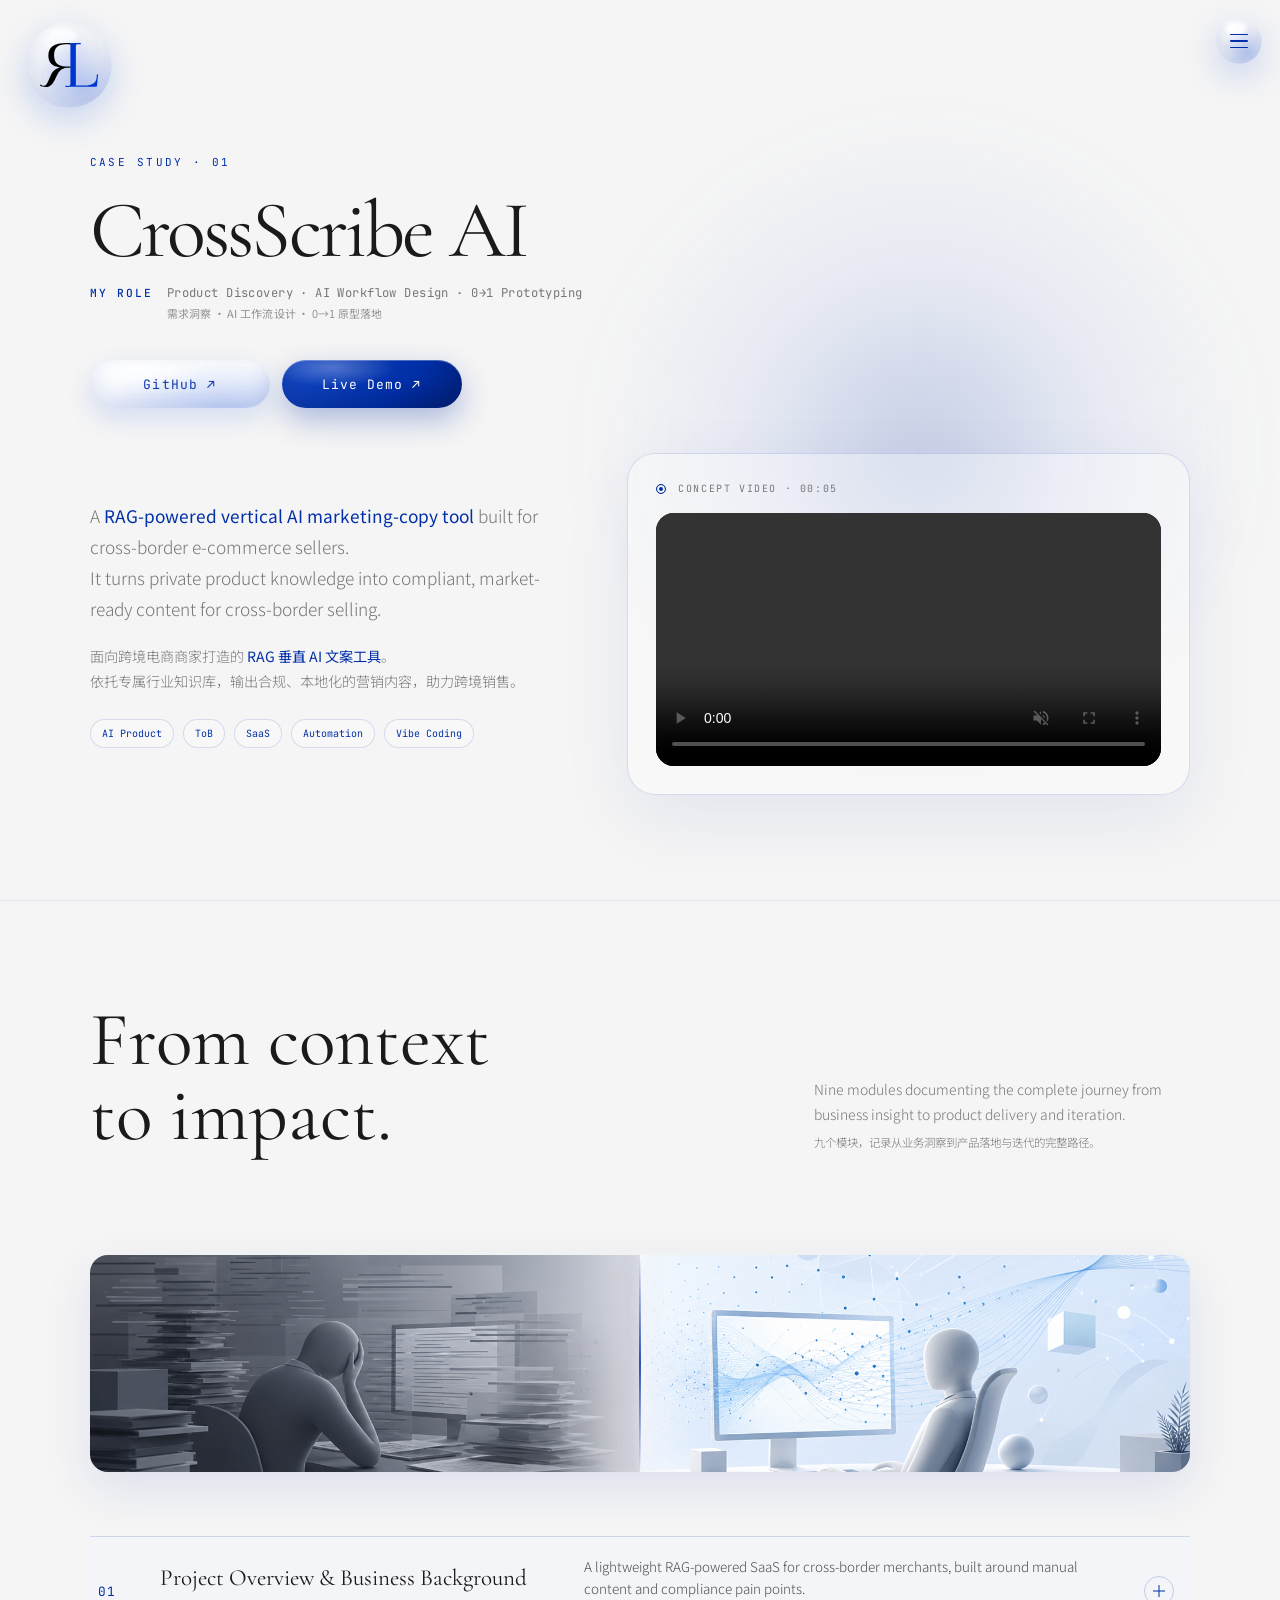
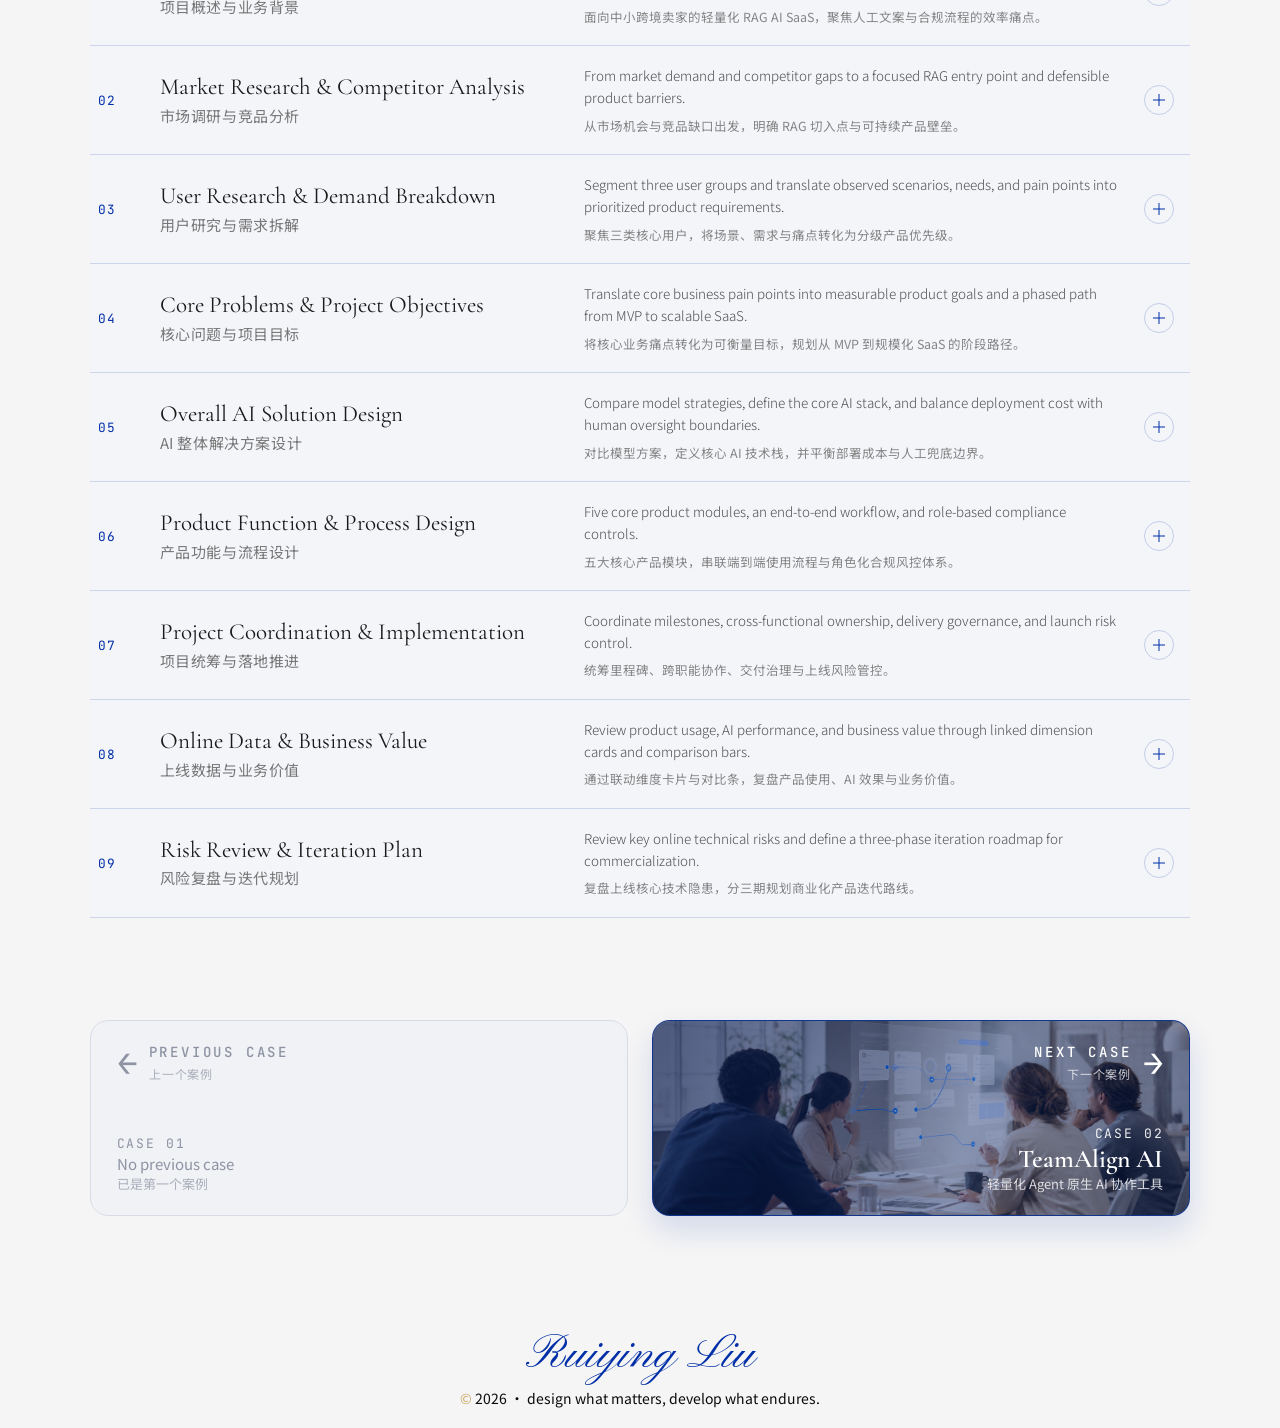
==== crossscribe.html @ ade4ee67 "chore: update portfolio favicon and finalize pending changes" ====
<!DOCTYPE html>
<html lang="zh-CN">
  <head>
    <meta charset="UTF-8" />
    <meta name="viewport" content="width=device-width, initial-scale=1.0" />
    <meta name="theme-color" content="#f5f5f5" />
    <script>
      (() => {
        try {
        const theme = localStorage.getItem("rain-theme") === "dark" ? "dark" : "light";
        document.documentElement.dataset.theme = theme;
        document.querySelector('meta[name="theme-color"]').content = theme === "dark" ? "#0c111d" : "#f5f5f5";
        } catch {}
      })();
    </script>
    <meta
      name="description"
      content="CrossScribe AI — a RAG-powered vertical AI tool for cross-border e-commerce sellers."
    />
    <title>Rain Liu | CrossScribe AI</title>
    <link rel="icon" type="image/svg+xml" href="./media/logo.svg" />
    <link rel="manifest" href="./site.webmanifest" />
    <link rel="canonical" href="https://rain-liu.com/" />
    <link rel="preconnect" href="https://fonts.googleapis.com" />
    <link rel="preconnect" href="https://fonts.gstatic.com" crossorigin />
    <link
      href="https://fonts.googleapis.com/css2?family=Caveat:wght@400;500;600&family=Cormorant+Garamond:wght@400;500;600&family=JetBrains+Mono:wght@300;400;500&family=Noto+Sans+SC:wght@300;400;500&family=Pinyon+Script&display=swap"
      rel="stylesheet"
    />
    <link rel="stylesheet" href="./assets/crossscribe/crossscribe.css?v=20260907-case-icon-balance" />
    <script src="./assets/case-study.js?v=20260907-shared-navigation" defer></script>
  </head>
  <body>
    <header class="site-header">
      <a class="glass-control brand portfolio-logo" href="./index.html" aria-label="Back to portfolio">
        <img src="./media/logo-light.svg" alt="" />
      </a>
      <nav class="top-navigation" id="case-navigation" aria-label="Case navigation">
        <a href="./index.html#project"><svg class="case-nav-icon case-nav-icon--home" viewBox="0 0 16 16" aria-hidden="true"><path d="m2.25 7 5.75-4.75L13.75 7v6.25H2.25Z"></path><path d="M6.25 13.25V9.5h3.5v3.75"></path></svg><span>Home<span class="nav-label-zh" lang="zh-CN">主页</span></span></a>
        <a class="is-active" href="./crossscribe.html" aria-current="page"><svg class="case-nav-icon case-nav-icon--case" viewBox="0 0 16 16" aria-hidden="true"><path d="M2.25 1.75h7l4.5 4.5v8H2.25Z"></path><path d="M9.25 1.75v4.5h4.5"></path><path d="m5 10.25 1.4 1.4 3.1-3.1"></path></svg><span>CrossScribe AI</span></a>
        <a href="./teamalign.html"><svg class="case-nav-icon case-nav-icon--case" viewBox="0 0 16 16" aria-hidden="true"><path d="M2.25 1.75h7l4.5 4.5v8H2.25Z"></path><path d="M9.25 1.75v4.5h4.5"></path><path d="m5 10.25 1.4 1.4 3.1-3.1"></path></svg><span>TeamAlign AI</span></a>
        <a href="./fatefork.html"><svg class="case-nav-icon case-nav-icon--case" viewBox="0 0 16 16" aria-hidden="true"><path d="M2.25 1.75h7l4.5 4.5v8H2.25Z"></path><path d="M9.25 1.75v4.5h4.5"></path><path d="m5 10.25 1.4 1.4 3.1-3.1"></path></svg><span>FateFork AI</span></a>
        <a href="./fairbench.html"><svg class="case-nav-icon case-nav-icon--case" viewBox="0 0 16 16" aria-hidden="true"><path d="M2.25 1.75h7l4.5 4.5v8H2.25Z"></path><path d="M9.25 1.75v4.5h4.5"></path><path d="m5 10.25 1.4 1.4 3.1-3.1"></path></svg><span>FairBench AI</span></a>
        <div class="nav-preferences">
        <button class="theme-switch" type="button" role="switch" aria-label="Switch to dark mode" aria-checked="false" data-case-theme-switch>
          <svg class="theme-switch-icon theme-switch-icon--sun" viewBox="0 0 20 20" aria-hidden="true"><circle cx="10" cy="10" r="3.1"></circle><path d="M10 1.5v2M10 16.5v2M1.5 10h2M16.5 10h2M4 4l1.45 1.45M14.55 14.55 16 16M16 4l-1.45 1.45M5.45 14.55 4 16"></path></svg>
          <svg class="theme-switch-icon theme-switch-icon--moon" viewBox="0 0 20 20" aria-hidden="true"><path d="M16.3 12.3A6.7 6.7 0 0 1 7.7 3.7a6.7 6.7 0 1 0 8.6 8.6Z"></path></svg>
        </button>
        </div>
      </nav>
      <button class="navigation-toggle" type="button" aria-label="Open navigation" aria-expanded="false" aria-controls="case-navigation"><span></span><span></span><span></span></button>
    </header>

    <main>
      <section class="hero">
        <div class="hero-inner">
          <p class="eyebrow">Case Study · 01</p>
          <h1>
            CrossScribe AI
          </h1>
          <p class="hero-role"><b>MY ROLE</b><span>Product Discovery · AI Workflow Design · 0→1 Prototyping<small>需求洞察 · AI 工作流设计 · 0→1 原型落地</small></span></p>
          <div class="hero-actions" aria-label="Project links">
            <a
              class="hero-action"
              href="https://github.com/rainliu0309/crossscribe-ai-demo.git"
              target="_blank"
              rel="noopener noreferrer"
            >
              GitHub ↗
            </a>
            <a
              class="hero-action hero-action--primary"
              href="https://crossscribe-ai-demo.onrender.com"
              target="_blank"
              rel="noopener noreferrer"
            >
              Live Demo ↗
            </a>
          </div>

          <div class="intro">
            <div class="intro-details">
              <p class="intro-copy">
                A <strong>RAG-powered vertical AI marketing-copy tool</strong> built for cross-border e-commerce sellers.<br />
                It turns private product knowledge into compliant, market-ready content for cross-border selling.
              <span class="zh">
                  面向跨境电商商家打造的 <strong>RAG 垂直 AI 文案工具</strong>。<br />
                依托专属行业知识库，输出合规、本地化的营销内容，助力跨境销售。
                </span>
              </p>
              <div class="tags" aria-label="Project tags">
                <span class="tag">AI Product</span>
                <span class="tag">ToB</span>
                <span class="tag">SaaS</span>
                <span class="tag">Automation</span>
                <span class="tag">Vibe Coding</span>
              </div>
            </div>
            <div class="intro-demo">
              <div class="demo-shell">
                <p class="demo-label">Concept Video · 00:05</p>
                <video src="./media/crossscribe/crossscribe.mov" autoplay muted loop playsinline controls></video>
              </div>
            </div>
          </div>
        </div>
      </section>

      <section class="structure-section" id="case-structure">
        <div class="structure-inner">
          <div class="structure-heading reveal-on-scroll case-reveal">
            <div>
              <h2>From context<br />to impact.</h2>
            </div>
            <p>
              Nine modules documenting the complete journey from business insight to product
              delivery and iteration.
              <span class="zh-small">九个模块，记录从业务洞察到产品落地与迭代的完整路径。</span>
            </p>
          </div>

          <div class="case-main-reveal case-reveal">
          <figure class="overview-banner structure-comparison-banner reveal-on-scroll">
            <img
              src="./media/crossscribe/crossscribe-overview-comparison.png"
              alt="Abstract comparison of a cluttered manual workflow and a streamlined AI-assisted workflow"
            />
          </figure>

          <div class="accordion-list">
            <details class="case-accordion">
              <summary>
                <span class="accordion-index">01</span>
                <span>
                  <span class="accordion-title-en">Project Overview &amp; Business Background</span>
                  <span class="accordion-title-zh">项目概述与业务背景</span>
                </span>
                <span class="accordion-toggle" aria-hidden="true"></span>
              </summary>
              <div class="accordion-content">
                <p class="accordion-summary-en">
                  A lightweight RAG-powered SaaS for cross-border merchants, built around manual
                  content and compliance pain points.
                </p>
                <p class="accordion-summary-zh">
                  面向中小跨境卖家的轻量化 RAG AI SaaS，聚焦人工文案与合规流程的效率痛点。
                </p>
              </div>
              <div class="accordion-detail">
                <div class="overview-module">
                  <div class="overview-layout">
                    <div class="overview-card-list" role="tablist" aria-label="Project overview topics">
                      <button
                        class="overview-info-card is-active"
                        type="button"
                        role="tab"
                        aria-selected="true"
                        data-scene="context"
                      >
                        <span class="overview-info-heading">
                          <strong>Business Context</strong>
                          <small>所属业务线 &amp; 现有业务现状</small>
                        </span>
                        <span class="overview-info-copy">
                          <span>
                            Cross-border seller marketing content creation, relying on manual
                            copywriting and simple translation tools.
                          </span>
                          <small>跨境卖家营销内容创作业务，依赖人工撰写与简易翻译工具。</small>
                        </span>
                      </button>

                      <button
                        class="overview-info-card"
                        type="button"
                        role="tab"
                        aria-selected="false"
                        data-scene="pain"
                      >
                        <span class="overview-info-heading">
                          <strong>Business Pain Points</strong>
                          <small>现存业务卡点</small>
                        </span>
                        <span class="overview-info-copy">
                          <span>
                            Low efficiency, high labor cost, weak conversion, cumbersome compliance
                            review process.
                          </span>
                          <small>效率低、人力成本高、转化弱、合规审核流程繁琐。</small>
                        </span>
                      </button>

                      <button
                        class="overview-info-card"
                        type="button"
                        role="tab"
                        aria-selected="false"
                        data-scene="solution"
                      >
                        <span class="overview-info-heading">
                          <strong>Project Positioning</strong>
                          <small>项目定位</small>
                        </span>
                        <span class="overview-info-copy">
                          <span>
                            A lightweight RAG-powered AI SaaS tool for cross-border compliant marketing
                            copy generation.
                          </span>
                          <small>轻量化、基于RAG架构的跨境合规营销文案生成AI SaaS工具。</small>
                        </span>
                      </button>

                      <button
                        class="overview-info-card"
                        type="button"
                        role="tab"
                        aria-selected="false"
                        data-scene="scale"
                      >
                        <span class="overview-info-heading">
                          <strong>Project Scale</strong>
                          <small>项目量级</small>
                        </span>
                        <span class="overview-info-copy">
                          <span>
                            Target small and medium-sized cross-border merchants, solving copywriting
                            pain points for individual sellers and small teams.
                          </span>
                          <small>面向中小跨境卖家，解决个人卖家与小团队的文案创作痛点。</small>
                        </span>
                      </button>
                    </div>

                    <div class="overview-visual-system" aria-label="Project overview illustrations">
                      <div class="visual-stage" aria-hidden="true">
                        <div class="visual-scene scene-context is-active" data-scene-panel="context">
                          <img
                            src="./media/crossscribe/business-context.png"
                            alt=""
                            loading="lazy"
                            decoding="async"
                          />
                        </div>

                        <div class="visual-scene scene-pain" data-scene-panel="pain">
                          <img
                            src="./media/crossscribe/business-pain-points.png"
                            alt=""
                            loading="lazy"
                            decoding="async"
                          />
                        </div>

                        <div class="visual-scene scene-solution" data-scene-panel="solution">
                          <img
                            src="./media/crossscribe/project-positioning.png"
                            alt=""
                            loading="lazy"
                            decoding="async"
                          />
                        </div>

                        <div class="visual-scene scene-scale" data-scene-panel="scale">
                          <img
                            src="./media/crossscribe/project-scale.png"
                            alt=""
                            loading="lazy"
                            decoding="async"
                          />
                        </div>
                      </div>
                      <div class="overview-visual-controls">
                        <button class="overview-visual-prev" type="button" aria-label="Previous illustration">
                          <span aria-hidden="true"></span>
                        </button>
                        <button class="overview-visual-next" type="button" aria-label="Next illustration">
                          <span aria-hidden="true"></span>
                        </button>
                      </div>
                    </div>
                  </div>
                </div>
              </div>
            </details>

            <details class="case-accordion">
              <summary>
                <span class="accordion-index">02</span>
                <span>
                  <span class="accordion-title-en">Market Research &amp; Competitor Analysis</span>
                  <span class="accordion-title-zh">市场调研与竞品分析</span>
                </span>
                <span class="accordion-toggle" aria-hidden="true"></span>
              </summary>
              <div class="accordion-content">
                <p class="accordion-summary-en">
                  From market demand and competitor gaps to a focused RAG entry point and defensible
                  product barriers.
                </p>
                <p class="accordion-summary-zh">
                  从市场机会与竞品缺口出发，明确 RAG 切入点与可持续产品壁垒。
                </p>
              </div>
              <div class="accordion-detail">
                <div class="market-timeline">
                  <span class="market-track" aria-hidden="true"></span>

                  <div class="market-steps">
                    <article
                      class="market-step"
                      data-market-step="opportunity"
                      tabindex="0"
                      role="button"
                      aria-pressed="false"
                      aria-expanded="false"
                    >
                      <img
                        class="market-step-image"
                        src="./media/crossscribe/market-opportunity.png"
                        alt=""
                        loading="lazy"
                        decoding="async"
                      />
                      <span class="market-node" aria-hidden="true"></span>
                      <div class="market-step-card">
                        <div class="market-step-head">
                          <span class="market-step-icon market-icon-trend" aria-hidden="true"></span>
                          <div class="market-step-title">
                            <h3>Market Opportunity</h3>
                            <span class="market-title-zh">市场机会</span>
                          </div>
                        </div>
                        <div class="market-step-details">
                          <p>Cross-border sellers need efficient, compliant marketing tools.</p>
                          <p class="market-copy-zh">跨境卖家急需高效合规的营销内容工具。</p>
                        </div>
                        <div class="market-step-affordance" aria-hidden="true">
                          <span class="market-step-affordance-icon"></span>
                        </div>
                        <div class="market-step-expanded" aria-hidden="true">
                          <p class="market-step-expanded-en">
                            Amazon listings are easily removed for rule violations, and Shopify content
                            lacks unified brand tone, bringing huge operational pressure to sellers.
                          </p>
                          <p class="market-step-expanded-zh">
                            亚马逊商品链接易因违规被平台下架，独立站店铺文案缺乏统一品牌调性，给卖家带来极大运营压力。
                          </p>
                        </div>
                      </div>
                    </article>

                    <article
                      class="market-step"
                      data-market-step="gap"
                      tabindex="0"
                      role="button"
                      aria-pressed="false"
                      aria-expanded="false"
                    >
                      <img
                        class="market-step-image"
                        src="./media/crossscribe/competitor-gap.png"
                        alt=""
                        loading="lazy"
                        decoding="async"
                      />
                      <span class="market-node" aria-hidden="true"></span>
                      <div class="market-step-card">
                        <div class="market-step-head">
                          <span class="market-step-icon market-icon-gap" aria-hidden="true"></span>
                          <div class="market-step-title">
                            <h3>Competitor Gap</h3>
                            <span class="market-title-zh">竞品缺口</span>
                          </div>
                        </div>
                        <div class="market-step-details">
                          <p>Existing tools lack vertical and compliance capabilities.</p>
                          <p class="market-copy-zh">现有工具缺少跨境垂直能力与合规意识。</p>
                        </div>
                        <div class="market-step-affordance" aria-hidden="true">
                          <span class="market-step-affordance-icon"></span>
                        </div>
                        <div class="market-step-expanded" aria-hidden="true">
                          <p class="market-step-expanded-en">
                            General AI tools, rigid cross-border templates, and basic translation services
                            all fail to meet sellers' needs for compliant, brand-aligned, high-converting copy.
                          </p>
                          <p class="market-step-expanded-zh">
                            通用AI工具、固化跨境模板工具与基础翻译工具，均无法满足卖家对合规、贴合品牌调性且具备高转化力文案的需求。
                          </p>
                        </div>
                      </div>
                    </article>

                    <article
                      class="market-step"
                      data-market-step="entry"
                      tabindex="0"
                      role="button"
                      aria-pressed="false"
                      aria-expanded="false"
                    >
                      <img
                        class="market-step-image"
                        src="./media/crossscribe/our-entry-point.png"
                        alt=""
                        loading="lazy"
                        decoding="async"
                      />
                      <span class="market-node" aria-hidden="true"></span>
                      <div class="market-step-card">
                        <div class="market-step-head">
                          <span class="market-step-icon market-icon-entry" aria-hidden="true"></span>
                          <div class="market-step-title">
                            <h3>Our Entry Point</h3>
                            <span class="market-title-zh">我方切入点</span>
                          </div>
                        </div>
                        <div class="market-step-details">
                          <p>Focus on RAG, private knowledge base and compliance.</p>
                          <p class="market-copy-zh">聚焦RAG、私有知识库与合规驱动文案生成。</p>
                        </div>
                        <div class="market-step-affordance" aria-hidden="true">
                          <span class="market-step-affordance-icon"></span>
                        </div>
                        <div class="market-step-expanded" aria-hidden="true">
                          <p class="market-step-expanded-en">
                            Import brand materials, product parameters and platform rules into the database.
                            The AI automatically references standards during generation to ensure compliant
                            and brand-consistent copy.
                          </p>
                          <p class="market-step-expanded-zh">
                            将卖家专属品牌资料、产品参数、平台规则入库，AI生成文案时自动对标标准，保证内容合规且贴合品牌调性。
                          </p>
                        </div>
                      </div>
                    </article>

                    <article
                      class="market-step"
                      data-market-step="barrier"
                      tabindex="0"
                      role="button"
                      aria-pressed="false"
                      aria-expanded="false"
                    >
                      <img
                        class="market-step-image"
                        src="./media/crossscribe/product-barrier.png"
                        alt=""
                        loading="lazy"
                        decoding="async"
                      />
                      <span class="market-node" aria-hidden="true"></span>
                      <div class="market-step-card">
                        <div class="market-step-head">
                          <span class="market-step-icon market-icon-barrier" aria-hidden="true"></span>
                          <div class="market-step-title">
                            <h3>Product Barrier</h3>
                            <span class="market-title-zh">产品壁垒</span>
                          </div>
                        </div>
                        <div class="market-step-details">
                          <p>Build private knowledge, compliance rules and scenario templates.</p>
                          <p class="market-copy-zh">构建私有知识、合规规则与场景模板壁垒。</p>
                        </div>
                        <div class="market-step-affordance" aria-hidden="true">
                          <span class="market-step-affordance-icon"></span>
                        </div>
                        <div class="market-step-expanded" aria-hidden="true">
                          <p class="market-step-expanded-en">
                            Continuously accumulate platform rule templates and verified high-quality copy
                            data. This vertical industry data cannot be replicated by general AI tools.
                          </p>
                          <p class="market-step-expanded-zh">
                            持续沉淀平台规则模板与验证过的优质文案数据，这套垂直行业数据是通用AI工具无法复刻的核心优势。
                          </p>
                        </div>
                      </div>
                    </article>
                  </div>
                </div>
              </div>
            </details>

            <details class="case-accordion">
              <summary>
                <span class="accordion-index">03</span>
                <span>
                  <span class="accordion-title-en">User Research &amp; Demand Breakdown</span>
                  <span class="accordion-title-zh">用户研究与需求拆解</span>
                </span>
                <span class="accordion-toggle" aria-hidden="true"></span>
              </summary>
              <div class="accordion-content">
                <p class="accordion-summary-en">
                  Segment three user groups and translate observed scenarios, needs, and pain points into
                  prioritized product requirements.
                </p>
                <p class="accordion-summary-zh">
                  聚焦三类核心用户，将场景、需求与痛点转化为分级产品优先级。
                </p>
              </div>
              <div class="accordion-detail">
                <section class="user-research-dashboard" aria-label="User research dashboard">
                  <div class="research-panel-heading">
                    <div class="research-panel-label">
                      <strong>User Segmentation</strong>
                      <small>用户分层</small>
                    </div>
                    <div class="research-interaction-hint" aria-hidden="true">
                      <div>
                        <span>Select a user point or label to compare insights</span>
                        <small>点击用户点或标签，切换不同用户画像</small>
                      </div>
                    </div>
                  </div>

                  <div class="user-quadrant" role="tablist" aria-label="User segments">
                    <span class="quadrant-axis quadrant-axis--x">Budget <small>预算</small></span>
                    <span class="quadrant-axis quadrant-axis--y">
                      <span class="axis-en-y">Time Cost</span>
                      <small>时间成本</small>
                    </span>

                    <button
                      class="user-point user-point--individual is-active"
                      type="button"
                      role="tab"
                      aria-selected="true"
                      aria-controls="research-insight-board"
                      aria-label="Individual Cross-border Sellers, 个人跨境卖家"
                      data-user-segment="individual"
                    >
                      <span class="user-point-tooltip">
                        <strong>Individual Cross-border Sellers</strong>
                        <small>个人跨境卖家</small>
                      </span>
                    </button>

                    <button
                      class="user-point user-point--team"
                      type="button"
                      role="tab"
                      aria-selected="false"
                      aria-controls="research-insight-board"
                      aria-label="Small E-commerce Operation Teams, 小型电商运营团队"
                      data-user-segment="team"
                    >
                      <span class="user-point-tooltip">
                        <strong>Small E-commerce Operation Teams</strong>
                        <small>小型电商运营团队</small>
                      </span>
                    </button>

                    <button
                      class="user-point user-point--startup"
                      type="button"
                      role="tab"
                      aria-selected="false"
                      aria-controls="research-insight-board"
                      aria-label="Cross-border E-commerce Startups, 跨境电商初创公司"
                      data-user-segment="startup"
                    >
                      <span class="user-point-tooltip">
                        <strong>Cross-border E-commerce Startups</strong>
                        <small>跨境电商初创公司</small>
                      </span>
                    </button>
                  </div>

                  <div class="user-segment-selector" aria-label="Select a user segment">
                    <button
                      class="user-segment-choice user-segment-choice--individual is-active"
                      type="button"
                      data-user-selector="individual"
                      aria-pressed="true"
                    >
                      <strong>Individual Cross-border Sellers</strong>
                      <small>个人跨境卖家</small>
                    </button>
                    <button
                      class="user-segment-choice user-segment-choice--team"
                      type="button"
                      data-user-selector="team"
                      aria-pressed="false"
                    >
                      <strong>Small E-commerce Operation Teams</strong>
                      <small>小型电商运营团队</small>
                    </button>
                    <button
                      class="user-segment-choice user-segment-choice--startup"
                      type="button"
                      data-user-selector="startup"
                      aria-pressed="false"
                    >
                      <strong>Cross-border E-commerce Startups</strong>
                      <small>跨境电商初创公司</small>
                    </button>
                  </div>

                  <div
                    class="research-insight-board"
                    id="research-insight-board"
                    data-user="individual"
                    aria-label="Insights for Individual Cross-border Sellers"
                    aria-live="polite"
                  >
                    <article class="research-insight-card">
                      <span class="research-insight-symbol research-symbol-scene" aria-hidden="true"></span>
                      <div class="research-insight-heading">
                        <strong>Usage Scenario</strong>
                        <small>使用场景</small>
                      </div>
                      <p>Single-person operation, writing all listing and marketing copy alone</p>
                      <small class="research-insight-copy-zh">
                        单人独立运营，独自撰写所有Listing和营销文案
                      </small>
                    </article>
                    <article class="research-insight-card">
                      <span class="research-insight-symbol research-symbol-need" aria-hidden="true"></span>
                      <div class="research-insight-heading">
                        <strong>Explicit User Needs</strong>
                        <small>用户显性需求</small>
                      </div>
                      <p>Quickly generate basic compliant copy with low cost</p>
                      <small class="research-insight-copy-zh">
                        低成本快速生成基础合规文案
                      </small>
                    </article>
                    <article class="research-insight-card">
                      <span class="research-insight-symbol research-symbol-pain" aria-hidden="true"></span>
                      <div class="research-insight-heading">
                        <strong>Hidden User Pain Points</strong>
                        <small>用户隐性痛点</small>
                      </div>
                      <p>Limited language skills, no brand system, high learning cost for new tools</p>
                      <small class="research-insight-copy-zh">
                        语言能力有限，无品牌体系，新工具学习成本高
                      </small>
                    </article>
                  </div>

                  <section class="priority-matrix-section" aria-label="Demand priority matrix">
                    <div class="research-panel-label">
                      <strong>Demand Prioritization</strong>
                      <small>需求优先级排序</small>
                    </div>

                    <div class="priority-matrix">
                      <div class="priority-plot">
                        <span class="matrix-axis matrix-axis--x">Implementation Cost <small>实现成本</small></span>
                        <span class="matrix-axis matrix-axis--y">
                          <span class="axis-en-y">Importance</span>
                          <small>重要性</small>
                        </span>
                        <button
                          class="matrix-info"
                          type="button"
                          aria-pressed="false"
                          aria-label="How to read the demand prioritization matrix"
                        >
                          <span class="matrix-info-tooltip">
                            <span>Bubble size indicates research importance</span>
                            <small>气泡大小代表用户调研中的需求重要性</small>
                            <span>Position indicates implementation cost</span>
                            <small>气泡位置代表功能实现成本</small>
                            <span>Deep blue P0 · Medium blue P1 · Light gray P2</span>
                            <small>深蓝为 P0、中蓝为 P1、浅灰为 P2</small>
                          </span>
                        </button>

                        <button
                          class="priority-bubble priority-bubble--p0 priority-bubble--compliance"
                          type="button"
                          data-demand="compliance"
                          aria-pressed="false"
                          aria-label="Compliance-aware cross-border marketing copy generation, 具备合规校验的跨境营销文案生成"
                        ></button>

                        <button
                          class="priority-bubble priority-bubble--p0 priority-bubble--knowledge"
                          type="button"
                          data-demand="knowledge"
                          aria-pressed="false"
                          aria-label="Private knowledge base integration for brand content, 品牌专属私有知识库集成"
                        ></button>

                        <button
                          class="priority-bubble priority-bubble--p1 priority-bubble--language"
                          type="button"
                          data-demand="language"
                          aria-pressed="false"
                          aria-label="One-click multi-language marketing copy output, 多语言营销文案一键输出"
                        ></button>

                        <button
                          class="priority-bubble priority-bubble--p1 priority-bubble--tone"
                          type="button"
                          data-demand="tone"
                          aria-pressed="false"
                          aria-label="Customizable brand tone and style templates, 可自定义的品牌调性与风格模板"
                        ></button>

                        <button
                          class="priority-bubble priority-bubble--p2 priority-bubble--batch"
                          type="button"
                          data-demand="batch"
                          aria-pressed="false"
                          aria-label="Batch copy generation and template management, 批量文案生成与模板管理"
                        ></button>
                      </div>

                      <div class="priority-label-list" aria-label="Demand labels">
                        <button
                          class="priority-label priority-label--p0"
                          type="button"
                          data-demand-label="compliance"
                          aria-pressed="false"
                        >
                          <strong>Compliance-aware cross-border marketing copy generation</strong>
                          <small>具备合规校验的跨境营销文案生成</small>
                        </button>
                        <button
                          class="priority-label priority-label--p0"
                          type="button"
                          data-demand-label="knowledge"
                          aria-pressed="false"
                        >
                          <strong>Private knowledge base integration for brand content</strong>
                          <small>品牌专属私有知识库集成</small>
                        </button>
                        <button
                          class="priority-label priority-label--p1"
                          type="button"
                          data-demand-label="language"
                          aria-pressed="false"
                        >
                          <strong>One-click multi-language marketing copy output</strong>
                          <small>多语言营销文案一键输出</small>
                        </button>
                        <button
                          class="priority-label priority-label--p1"
                          type="button"
                          data-demand-label="tone"
                          aria-pressed="false"
                        >
                          <strong>Customizable brand tone and style templates</strong>
                          <small>可自定义的品牌调性与风格模板</small>
                        </button>
                        <button
                          class="priority-label priority-label--p2"
                          type="button"
                          data-demand-label="batch"
                          aria-pressed="false"
                        >
                          <strong>Batch copy generation &amp; template management</strong>
                          <small>批量文案生成与模板管理</small>
                        </button>
                      </div>
                    </div>
                  </section>

                  <div class="research-alignment-strip">
                    <span>Filter invalid requirements and align with business objectives</span>
                    <small>剔除无效需求，对齐业务侧诉求</small>
                  </div>
                </section>
              </div>
            </details>

            <details class="case-accordion">
              <summary>
                <span class="accordion-index">04</span>
                <span>
                  <span class="accordion-title-en">Core Problems &amp; Project Objectives</span>
                  <span class="accordion-title-zh">核心问题与项目目标</span>
                </span>
                <span class="accordion-toggle" aria-hidden="true"></span>
              </summary>
              <div class="accordion-content">
                <p class="accordion-summary-en">
                  Translate core business pain points into measurable product goals and a phased path from
                  MVP to scalable SaaS.
                </p>
                <p class="accordion-summary-zh">
                  将核心业务痛点转化为可衡量目标，规划从 MVP 到规模化 SaaS 的阶段路径。
                </p>
              </div>
              <div class="accordion-detail">
                <section class="product-goals-module" aria-label="Product goals">
                  <section class="goal-step goal-step--problem">
                    <span class="goal-step-marker" aria-hidden="true">01</span>
                    <div class="goal-step-heading">
                      <strong>Core Business Problem</strong>
                      <small>核心业务问题</small>
                    </div>
                    <article class="goal-problem-card" tabindex="0">
                      <p>
                        Cross-border sellers face high costs, low efficiency, and compliance risks in
                        marketing copy creation.
                      </p>
                      <small>跨境卖家在营销文案创作中面临高成本、低效率与合规风险。</small>
                    </article>
                  </section>

                  <section class="goal-step goal-step--metrics">
                    <span class="goal-step-marker" aria-hidden="true">02</span>
                    <div class="goal-step-heading">
                      <strong>Quantifiable Goals &amp; Priorities</strong>
                      <small>量化目标与优先级</small>
                    </div>
                    <div class="goal-metrics-panel">
                      <div class="goal-radar-layout">
                        <div class="goal-radar-stage">
                          <div class="goal-radar-chart" aria-label="Five-dimensional KPI priority radar">
                            <span class="radar-grid-ring radar-grid-ring--outer" aria-hidden="true"></span>
                            <span class="radar-grid-ring radar-grid-ring--middle" aria-hidden="true"></span>
                            <span class="radar-grid-ring radar-grid-ring--inner" aria-hidden="true"></span>

                            <span
                              class="radar-axis radar-axis--cost"
                              data-radar-axis="cost"
                              aria-hidden="true"
                            ></span>
                            <span
                              class="radar-axis radar-axis--efficiency"
                              data-radar-axis="efficiency"
                              aria-hidden="true"
                            ></span>
                            <span
                              class="radar-axis radar-axis--revenue"
                              data-radar-axis="revenue"
                              aria-hidden="true"
                            ></span>
                            <span
                              class="radar-axis radar-axis--activity"
                              data-radar-axis="activity"
                              aria-hidden="true"
                            ></span>
                            <span
                              class="radar-axis radar-axis--churn"
                              data-radar-axis="churn"
                              aria-hidden="true"
                            ></span>
                            <span class="radar-value" aria-hidden="true"></span>

                            <button
                              class="radar-vertex radar-vertex--cost"
                              type="button"
                              data-radar-dimension="cost"
                              aria-pressed="false"
                              aria-label="Cost Reduction, 降本"
                            ></button>
                            <button
                              class="radar-vertex radar-vertex--efficiency"
                              type="button"
                              data-radar-dimension="efficiency"
                              aria-pressed="false"
                              aria-label="Efficiency Improvement, 提效"
                            ></button>
                            <button
                              class="radar-vertex radar-vertex--revenue"
                              type="button"
                              data-radar-dimension="revenue"
                              aria-pressed="false"
                              aria-label="Revenue Growth, 增收"
                            ></button>
                            <button
                              class="radar-vertex radar-vertex--activity"
                              type="button"
                              data-radar-dimension="activity"
                              aria-pressed="false"
                              aria-label="User Activity, 提升活跃度"
                            ></button>
                            <button
                              class="radar-vertex radar-vertex--churn"
                              type="button"
                              data-radar-dimension="churn"
                              aria-pressed="false"
                              aria-label="Churn Reduction, 降低流失"
                            ></button>

                            <span class="radar-dimension-label radar-dimension-label--cost">
                              Cost Reduction
                              <small>降本</small>
                            </span>
                            <span class="radar-dimension-label radar-dimension-label--efficiency">
                              Efficiency Improvement
                              <small>提效</small>
                            </span>
                            <span class="radar-dimension-label radar-dimension-label--revenue">
                              Revenue Growth
                              <small>增收</small>
                            </span>
                            <span class="radar-dimension-label radar-dimension-label--activity">
                              User Activity
                              <small>提升活跃度</small>
                            </span>
                            <span class="radar-dimension-label radar-dimension-label--churn">
                              Churn Reduction
                              <small>降低流失</small>
                            </span>
                          </div>
                        </div>

                        <aside class="radar-detail-panel" aria-live="polite">
                          <span class="radar-detail-eyebrow">
                            <span>KPI Priority</span>
                            <small>KPI 优先级</small>
                          </span>
                          <strong class="radar-detail-title">Explore each priority</strong>
                          <small class="radar-detail-title-zh">探索各项目标</small>
                          <span class="radar-detail-copy">
                            Select a radar vertex to view the complete product goal
                          </span>
                          <small class="radar-detail-copy-zh">点击雷达顶点，查看完整产品目标</small>
                        </aside>
                      </div>

                      <div class="goal-kpi-cards">
                        <button
                          class="goal-kpi-card"
                          type="button"
                          data-goal-dimension="cost"
                          aria-pressed="false"
                        >
                          <strong>Cost Reduction</strong>
                          <small>降本</small>
                          <span class="goal-kpi-detail">
                            <span>Reduce manual copywriting labor cost</span>
                            <small>降低人工文案撰写成本</small>
                          </span>
                        </button>
                        <button
                          class="goal-kpi-card"
                          type="button"
                          data-goal-dimension="efficiency"
                          aria-pressed="false"
                        >
                          <strong>Efficiency Improvement</strong>
                          <small>提效</small>
                          <span class="goal-kpi-detail">
                            <span>Shorten marketing copy creation cycle</span>
                            <small>缩短营销文案创作周期</small>
                          </span>
                        </button>
                        <button
                          class="goal-kpi-card"
                          type="button"
                          data-goal-dimension="revenue"
                          aria-pressed="false"
                        >
                          <strong>Revenue Growth</strong>
                          <small>增收</small>
                          <span class="goal-kpi-detail">
                            <span>Increase listing conversion rate through optimized copy</span>
                            <small>通过优化文案提升Listing转化率</small>
                          </span>
                        </button>
                        <button
                          class="goal-kpi-card"
                          type="button"
                          data-goal-dimension="activity"
                          aria-pressed="false"
                        >
                          <strong>User Activity</strong>
                          <small>提升活跃度</small>
                          <span class="goal-kpi-detail">
                            <span>Increase weekly active rate of users</span>
                            <small>提升用户周活跃度</small>
                          </span>
                        </button>
                        <button
                          class="goal-kpi-card"
                          type="button"
                          data-goal-dimension="churn"
                          aria-pressed="false"
                        >
                          <strong>Churn Reduction</strong>
                          <small>降低流失</small>
                          <span class="goal-kpi-detail">
                            <span>Reduce user churn rate caused by inefficiency</span>
                            <small>降低因效率低下导致的用户流失率</small>
                          </span>
                        </button>
                      </div>
                    </div>
                  </section>

                  <section class="goal-step goal-step--roadmap">
                    <span class="goal-step-marker" aria-hidden="true">03</span>
                    <div class="goal-step-heading">
                      <strong>Short-term MVP &amp; Long-term Product Goals</strong>
                      <small>短期MVP目标与中长期产品目标</small>
                    </div>
                    <div class="goal-roadmap-grid">
                      <article
                        class="goal-roadmap-card goal-roadmap-card--mvp"
                        role="button"
                        tabindex="0"
                        aria-expanded="false"
                      >
                        <span class="goal-roadmap-head">
                          <span class="goal-roadmap-title">
                            <strong>Short-term MVP Goals</strong>
                            <small>短期MVP目标</small>
                          </span>
                          <span class="goal-roadmap-toggle" aria-hidden="true"></span>
                        </span>
                        <span class="goal-roadmap-copy">
                          Launch core compliant copy generation and private knowledge base integration.
                        </span>
                        <small class="goal-roadmap-copy-zh">
                          上线核心合规文案生成与私有知识库集成功能。
                        </small>
                        <span class="goal-roadmap-hint">
                          <span class="goal-roadmap-hint-en">View goal breakdown</span>
                          <span class="goal-roadmap-hint-separator" aria-hidden="true">·</span>
                          <span class="goal-roadmap-hint-zh">点击展开目标拆解</span>
                        </span>
                        <ul class="goal-roadmap-details">
                          <li>
                            <span>Private document ingestion</span>
                            <small>私有文档导入</small>
                          </li>
                          <li>
                            <span>Compliance-aware copy generation</span>
                            <small>合规感知文案生成</small>
                          </li>
                          <li>
                            <span>Stable cloud deployment</span>
                            <small>稳定云端部署</small>
                          </li>
                        </ul>
                      </article>

                      <article
                        class="goal-roadmap-card goal-roadmap-card--long"
                        role="button"
                        tabindex="0"
                        aria-expanded="false"
                      >
                        <span class="goal-roadmap-head">
                          <span class="goal-roadmap-title">
                            <strong>Long-term Product Goals</strong>
                            <small>中长期产品目标</small>
                          </span>
                          <span class="goal-roadmap-toggle" aria-hidden="true"></span>
                        </span>
                        <span class="goal-roadmap-copy">
                          Build full compliance audit, multi-platform integration, and brand asset management
                          system.
                        </span>
                        <small class="goal-roadmap-copy-zh">
                          搭建完整合规审核、多平台集成与品牌资产管理体系。
                        </small>
                        <span class="goal-roadmap-hint">
                          <span class="goal-roadmap-hint-en">View goal breakdown</span>
                          <span class="goal-roadmap-hint-separator" aria-hidden="true">·</span>
                          <span class="goal-roadmap-hint-zh">点击展开目标拆解</span>
                        </span>
                        <ul class="goal-roadmap-details">
                          <li>
                            <span>Rule-based compliance audit</span>
                            <small>规则化合规审核</small>
                          </li>
                          <li>
                            <span>Multi-platform workflow integration</span>
                            <small>多平台工作流集成</small>
                          </li>
                          <li>
                            <span>Brand asset and team management</span>
                            <small>品牌资产与团队管理</small>
                          </li>
                        </ul>
                      </article>
                    </div>
                  </section>
                </section>
              </div>
            </details>

            <details class="case-accordion">
              <summary>
                <span class="accordion-index">05</span>
                <span>
                  <span class="accordion-title-en">Overall AI Solution Design</span>
                  <span class="accordion-title-zh">AI 整体解决方案设计</span>
                </span>
                <span class="accordion-toggle" aria-hidden="true"></span>
              </summary>
              <div class="accordion-content">
                <p class="accordion-summary-en">
                  Compare model strategies, define the core AI stack, and balance deployment cost with human
                  oversight boundaries.
                </p>
                <p class="accordion-summary-zh">
                  对比模型方案，定义核心 AI 技术栈，并平衡部署成本与人工兜底边界。
                </p>
              </div>
              <div class="accordion-detail">
                <section class="ai-solution-module" aria-label="Overall AI solution design">
                  <section class="ai-architecture-layer ai-architecture-layer--model">
                    <div class="ai-layer-heading">
                      <span class="ai-layer-index" aria-hidden="true">01</span>
                      <div class="ai-layer-title">
                        <strong>Large Model Selection</strong>
                        <small>大模型选型</small>
                      </div>
                    </div>

                    <div class="ai-layer-content">
                      <div class="model-option-grid">
                        <button class="model-option-card" type="button" aria-expanded="false">
                          <span class="model-option-head">
                            <span class="model-option-title">
                              <strong>Public Cloud Models</strong>
                              <small>公有云模型</small>
                            </span>
                            <span class="model-option-toggle" aria-hidden="true"></span>
                          </span>
                          <span class="model-option-detail">
                            <span>High performance, low maintenance, higher per-call cost</span>
                            <small>性能强，运维成本低，单次调用成本高</small>
                          </span>
                        </button>

                        <button class="model-option-card" type="button" aria-expanded="false">
                          <span class="model-option-head">
                            <span class="model-option-title">
                              <strong>Private Deployment</strong>
                              <small>私有部署</small>
                            </span>
                            <span class="model-option-toggle" aria-hidden="true"></span>
                          </span>
                          <span class="model-option-detail">
                            <span>Data security, low recurring cost, high upfront investment</span>
                            <small>数据安全，长期成本低，前期投入高</small>
                          </span>
                        </button>

                        <button class="model-option-card" type="button" aria-expanded="false">
                          <span class="model-option-head">
                            <span class="model-option-title">
                              <strong>Open-source Fine-tuning</strong>
                              <small>开源微调</small>
                            </span>
                            <span class="model-option-toggle" aria-hidden="true"></span>
                          </span>
                          <span class="model-option-detail">
                            <span>High customization, cost-effective, requires technical support</span>
                            <small>定制化程度高，性价比优，需技术支持</small>
                          </span>
                        </button>
                      </div>
                    </div>
                  </section>

                  <section class="ai-architecture-layer ai-architecture-layer--core">
                    <div class="ai-layer-heading">
                      <span class="ai-layer-index" aria-hidden="true">02</span>
                      <div class="ai-layer-title">
                        <strong>Core Technical Architecture</strong>
                        <small>核心技术架构</small>
                      </div>
                    </div>

                    <div class="ai-layer-content">
                      <div class="architecture-tab-list" role="tablist" aria-label="Core technical modules">
                      <button
                        class="architecture-tab is-active"
                        type="button"
                        role="tab"
                        aria-selected="true"
                        aria-controls="architecture-panel-rag"
                        data-architecture-tab="rag"
                      >
                        <span>RAG Knowledge Base</span>
                        <small>RAG 知识库</small>
                      </button>
                      <button
                        class="architecture-tab"
                        type="button"
                        role="tab"
                        aria-selected="false"
                        aria-controls="architecture-panel-agent"
                        data-architecture-tab="agent"
                      >
                        <span>AI Agent</span>
                        <small>Agent 智能体</small>
                      </button>
                      <button
                        class="architecture-tab"
                        type="button"
                        role="tab"
                        aria-selected="false"
                        aria-controls="architecture-panel-multimodal"
                        data-architecture-tab="multimodal"
                      >
                        <span>Multi-modal Capability</span>
                        <small>多模态能力</small>
                      </button>
                      <button
                        class="architecture-tab"
                        type="button"
                        role="tab"
                        aria-selected="false"
                        aria-controls="architecture-panel-tuning"
                        data-architecture-tab="tuning"
                      >
                        <span>Model Fine-tuning</span>
                        <small>模型微调</small>
                      </button>
                      <button
                        class="architecture-tab"
                        type="button"
                        role="tab"
                        aria-selected="false"
                        aria-controls="architecture-panel-prompt"
                        data-architecture-tab="prompt"
                      >
                        <span>Prompt Engineering System</span>
                        <small>提示词体系</small>
                      </button>
                      </div>

                      <div class="architecture-panel-stack">
                      <article
                        class="architecture-panel is-active"
                        id="architecture-panel-rag"
                        role="tabpanel"
                        data-architecture-panel="rag"
                        aria-hidden="false"
                      >
                        <div class="architecture-panel-copy">
                          <strong>RAG Knowledge Base</strong>
                          <small>RAG 知识库</small>
                          <span>Retrieval-Augmented Generation for brand-specific content</span>
                          <small>检索增强生成，用于品牌专属内容</small>
                        </div>
                        <span class="architecture-signal" aria-hidden="true"><i></i><i></i><i></i></span>
                      </article>

                      <article
                        class="architecture-panel"
                        id="architecture-panel-agent"
                        role="tabpanel"
                        data-architecture-panel="agent"
                        aria-hidden="true"
                      >
                        <div class="architecture-panel-copy">
                          <strong>AI Agent</strong>
                          <small>Agent 智能体</small>
                          <span>Multi-step task execution and workflow automation</span>
                          <small>多步骤任务执行与工作流自动化</small>
                        </div>
                        <span class="architecture-signal" aria-hidden="true"><i></i><i></i><i></i></span>
                      </article>

                      <article
                        class="architecture-panel"
                        id="architecture-panel-multimodal"
                        role="tabpanel"
                        data-architecture-panel="multimodal"
                        aria-hidden="true"
                      >
                        <div class="architecture-panel-copy">
                          <strong>Multi-modal Capability</strong>
                          <small>多模态能力</small>
                          <span>Image-text understanding and cross-platform content adaptation</span>
                          <small>图文理解与跨平台内容适配</small>
                        </div>
                        <span class="architecture-signal" aria-hidden="true"><i></i><i></i><i></i></span>
                      </article>

                      <article
                        class="architecture-panel"
                        id="architecture-panel-tuning"
                        role="tabpanel"
                        data-architecture-panel="tuning"
                        aria-hidden="true"
                      >
                        <div class="architecture-panel-copy">
                          <strong>Model Fine-tuning</strong>
                          <small>模型微调</small>
                          <span>Domain-specific optimization for cross-border marketing scenarios</span>
                          <small>面向跨境营销场景的领域优化</small>
                        </div>
                        <span class="architecture-signal" aria-hidden="true"><i></i><i></i><i></i></span>
                      </article>

                      <article
                        class="architecture-panel"
                        id="architecture-panel-prompt"
                        role="tabpanel"
                        data-architecture-panel="prompt"
                        aria-hidden="true"
                      >
                        <div class="architecture-panel-copy">
                          <strong>Prompt Engineering System</strong>
                          <small>提示词体系</small>
                          <span>Vertical scenario prompt templates and compliance guardrails</span>
                          <small>垂直场景提示词模板与合规护栏</small>
                        </div>
                        <span class="architecture-signal" aria-hidden="true"><i></i><i></i><i></i></span>
                      </article>
                      </div>
                    </div>
                  </section>

                  <section class="ai-architecture-layer ai-architecture-layer--boundary">
                    <div class="ai-layer-heading">
                      <span class="ai-layer-index" aria-hidden="true">03</span>
                      <div class="ai-layer-title">
                        <strong>Cost &amp; Capability Boundaries</strong>
                        <small>成本与能力边界</small>
                      </div>
                    </div>

                    <div class="ai-layer-content">
                    <section class="ai-subsection">
                      <div class="ai-subsection-heading">
                        <strong>Cost &amp; Deployment Consideration</strong>
                        <small>成本与部署考量</small>
                      </div>
                      <div class="cost-dashboard">
                        <div class="cost-chart">
                          <div class="cost-axis" aria-hidden="true">
                            <span>Cost <small>成本</small></span>
                            <span>Low <small>低</small></span>
                            <span>Medium <small>中</small></span>
                            <span>High <small>高</small></span>
                          </div>
                          <button
                            class="cost-bar-row"
                            type="button"
                            data-cost-option="cloud"
                            data-cost-title="Public Cloud"
                            data-cost-title-zh="公有云"
                            data-cost-copy="Low upfront cost, high ongoing cost"
                            data-cost-copy-zh="前期成本低，持续调用成本高"
                            aria-pressed="false"
                          >
                            <span class="cost-bar-label">
                              <strong>Public Cloud</strong>
                              <small>公有云</small>
                            </span>
                            <span class="cost-bar-track">
                              <span class="cost-bar-fill" style="--cost-level: 78%"></span>
                            </span>
                          </button>
                          <button
                            class="cost-bar-row"
                            type="button"
                            data-cost-option="private"
                            data-cost-title="Private Deployment"
                            data-cost-title-zh="私有部署"
                            data-cost-copy="High upfront cost, low ongoing cost"
                            data-cost-copy-zh="前期成本高，持续维护成本低"
                            aria-pressed="false"
                          >
                            <span class="cost-bar-label">
                              <strong>Private Deployment</strong>
                              <small>私有部署</small>
                            </span>
                            <span class="cost-bar-track">
                              <span class="cost-bar-fill" style="--cost-level: 90%"></span>
                            </span>
                          </button>
                          <button
                            class="cost-bar-row"
                            type="button"
                            data-cost-option="open"
                            data-cost-title="Open-source Fine-tuning"
                            data-cost-title-zh="开源微调"
                            data-cost-copy="Medium upfront and ongoing cost"
                            data-cost-copy-zh="前期与持续成本中等"
                            aria-pressed="false"
                          >
                            <span class="cost-bar-label">
                              <strong>Open-source Fine-tuning</strong>
                              <small>开源微调</small>
                            </span>
                            <span class="cost-bar-track">
                              <span class="cost-bar-fill" style="--cost-level: 60%"></span>
                            </span>
                          </button>
                        </div>

                        <aside class="cost-detail-panel" aria-live="polite">
                          <strong>Compare deployment cost</strong>
                          <small>比较部署成本</small>
                          <span>Hover or select a cost bar to view the complete cost structure</span>
                          <small class="cost-detail-copy-zh">悬停或点击成本条，查看完整成本构成</small>
                        </aside>
                      </div>
                    </section>

                    <section class="ai-subsection">
                      <div class="ai-subsection-heading">
                        <strong>AI Capability Scope &amp; Human Oversight Boundary</strong>
                        <small>AI能力范围与人工兜底边界</small>
                      </div>
                      <div class="capability-boundary-grid">
                        <article class="capability-boundary-card">
                          <strong>AI Capability Scope</strong>
                          <small>AI能力范围</small>
                          <span>Content generation, multi-language adaptation, compliance pre-check</span>
                          <small>内容生成、多语言适配、合规预校验</small>
                        </article>
                        <article class="capability-boundary-card capability-boundary-card--human">
                          <strong>Human Oversight Boundary</strong>
                          <small>人工兜底边界</small>
                          <span>Final compliance review, brand tone adjustment, edge case handling</span>
                          <small>最终合规审核、品牌调性调整、极端案例处理</small>
                        </article>
                      </div>
                    </section>

                    <section class="ai-subsection">
                      <div class="ai-subsection-heading">
                        <strong>Industry Data Integration &amp; Knowledge Base Logic</strong>
                        <small>行业数据接入与知识库搭建逻辑</small>
                      </div>
                      <article class="knowledge-integration-card" tabindex="0">
                        <div class="knowledge-integration-copy">
                          <span>
                            Import brand documents, compliance rules, and product materials into structured
                            vector database
                          </span>
                          <small>导入品牌文档、合规规则与产品资料，构建结构化向量数据库</small>
                        </div>
                        <div class="knowledge-flow-visual" aria-hidden="true">
                          <span class="knowledge-document-node"></span>
                          <span class="knowledge-flow-dot"></span>
                          <span class="knowledge-database-node"></span>
                        </div>
                      </article>
                    </section>
                    </div>
                  </section>
                </section>
              </div>
            </details>

            <details class="case-accordion">
              <summary>
                <span class="accordion-index">06</span>
                <span>
                  <span class="accordion-title-en">Product Function &amp; Process Design</span>
                  <span class="accordion-title-zh">产品功能与流程设计</span>
                </span>
                <span class="accordion-toggle" aria-hidden="true"></span>
              </summary>
              <div class="accordion-content">
                <p class="accordion-summary-en">
                  Five core product modules, an end-to-end workflow, and role-based compliance controls.
                </p>
                <p class="accordion-summary-zh">
                  五大核心产品模块，串联端到端使用流程与角色化合规风控体系。
                </p>
              </div>
              <div class="accordion-detail">
                <section
                  class="product-solution-module-disabled"
                  hidden
                  aria-hidden="true"
                  aria-label="Product function and solution process"
                >
                  <div class="solution-split-layout">
                    <section class="solution-zone">
                      <div class="solution-zone-heading">
                        <strong>Core Functional Layout</strong>
                        <small>核心功能布局</small>
                      </div>

                      <div class="functional-layout-list">
                        <button
                          class="functional-layout-item is-active"
                          type="button"
                          aria-pressed="true"
                          data-solution-targets="1"
                        >
                          <strong>Private Knowledge Management</strong>
                          <span>Store brand materials, product information and industry compliance rules</span>
                          <small>存储品牌资料、产品信息与行业合规准则</small>
                        </button>
                        <button
                          class="functional-layout-item"
                          type="button"
                          aria-pressed="false"
                          data-solution-targets="2 3"
                        >
                          <strong>Scene-oriented Copy Creation</strong>
                          <span>One-click generate marketing copy matching cross-border platform rules</span>
                          <small>一键生成适配跨境平台规则营销文案</small>
                        </button>
                        <button
                          class="functional-layout-item"
                          type="button"
                          aria-pressed="false"
                          data-solution-targets="3 5"
                        >
                          <strong>Brand Style Unified Control</strong>
                          <span>Fix writing tone, unify language style of all exported content</span>
                          <small>固定写作调性，统一全部输出内容语言风格</small>
                        </button>
                        <button
                          class="functional-layout-item"
                          type="button"
                          aria-pressed="false"
                          data-solution-targets="4 5"
                        >
                          <strong>Batch Output &amp; Content Audit</strong>
                          <span>Mass creation, content detection and standardized format export</span>
                          <small>批量创作、内容检测与标准化格式导出</small>
                        </button>
                      </div>
                    </section>

                    <section class="solution-zone">
                      <div class="solution-zone-heading">
                        <strong>User Operation Whole Process</strong>
                        <small>用户完整操作流程</small>
                      </div>

                      <div class="solution-flow" aria-label="Linear user operation workflow">
                        <article
                          class="solution-flow-step"
                          tabindex="0"
                          role="button"
                          aria-pressed="false"
                          data-solution-step="0"
                        >
                          <span class="solution-flow-node" aria-hidden="true"></span>
                          <strong>Enter Platform</strong>
                          <small>进入平台</small>
                          <span class="solution-flow-detail">
                            <span>Complete basic registration and user identity confirmation</span>
                            <small>完成基础注册与使用身份确认</small>
                          </span>
                        </article>
                        <article
                          class="solution-flow-step is-linked"
                          tabindex="0"
                          role="button"
                          aria-pressed="false"
                          data-solution-step="1"
                        >
                          <span class="solution-flow-node" aria-hidden="true"></span>
                          <strong>Import Resource Files</strong>
                          <small>导入资源文件</small>
                          <span class="solution-flow-detail">
                            <span>Upload exclusive brand documents and product introduction content</span>
                            <small>上传专属品牌文档与产品介绍内容</small>
                          </span>
                        </article>
                        <article
                          class="solution-flow-step"
                          tabindex="0"
                          role="button"
                          aria-pressed="false"
                          data-solution-step="2"
                        >
                          <span class="solution-flow-node" aria-hidden="true"></span>
                          <strong>Select Application Scene</strong>
                          <small>选定应用场景</small>
                          <span class="solution-flow-detail">
                            <span>Choose corresponding cross-border platform and marketing scene</span>
                            <small>选择对应跨境平台与营销使用场景</small>
                          </span>
                        </article>
                        <article
                          class="solution-flow-step"
                          tabindex="0"
                          role="button"
                          aria-pressed="false"
                          data-solution-step="3"
                        >
                          <span class="solution-flow-node" aria-hidden="true"></span>
                          <strong>Intelligent Content Generation</strong>
                          <small>智能内容生成</small>
                          <span class="solution-flow-detail">
                            <span>Call AI engine to quickly draft original copy content</span>
                            <small>调用AI引擎快速生成文案初稿内容</small>
                          </span>
                        </article>
                        <article
                          class="solution-flow-step"
                          tabindex="0"
                          role="button"
                          aria-pressed="false"
                          data-solution-step="4"
                        >
                          <span class="solution-flow-node" aria-hidden="true"></span>
                          <strong>Automatic Compliance Inspection</strong>
                          <small>自动合规检测</small>
                          <span class="solution-flow-detail">
                            <span>Match platform forbidden words and content risk screening</span>
                            <small>匹配平台违禁词，完成内容风险筛查</small>
                          </span>
                        </article>
                        <article
                          class="solution-flow-step"
                          tabindex="0"
                          role="button"
                          aria-pressed="false"
                          data-solution-step="5"
                        >
                          <span class="solution-flow-node" aria-hidden="true"></span>
                          <strong>Manual Fine Tuning &amp; Export</strong>
                          <small>人工微调导出</small>
                          <span class="solution-flow-detail">
                            <span>Optimize details and finish final content delivery</span>
                            <small>细节优化调整，完成最终内容输出</small>
                          </span>
                        </article>
                      </div>
                    </section>
                  </div>

                  <section class="solution-risk-section">
                    <div class="solution-zone-heading">
                      <strong>Risk Control &amp; Output Standard</strong>
                      <small>风控机制与输出规范</small>
                    </div>
                    <div class="solution-risk-grid">
                      <article class="solution-risk-card">
                        <strong>AI Generation Restriction</strong>
                        <span>Strictly rely on imported knowledge base, reduce content illusion</span>
                        <small>严格依托导入知识库生成，减少内容虚构偏差</small>
                      </article>
                      <article class="solution-risk-card">
                        <strong>Multi-scene Adaptation Rule</strong>
                        <span>Distinguish different national languages and regional market habits</span>
                        <small>区分多国语言风格与海外区域市场使用习惯</small>
                      </article>
                    </div>
                  </section>
                </section>

                <section
                  class="product-function-module"
                  aria-label="Product function and process design"
                >
                  <section class="product-design-section">
                    <div class="product-section-heading">
                      <strong>Overall Product Architecture</strong>
                      <small>整体产品架构图</small>
                    </div>

                    <div class="product-architecture-layout">
                      <div class="product-svg-shell">
                        <svg
                          class="product-architecture-svg product-architecture-svg--desktop"
                          viewBox="0 0 780 390"
                          role="img"
                          aria-label="Interactive three-layer product architecture"
                        >
                          <g
                            class="architecture-tier"
                            tabindex="0"
                            role="button"
                            aria-expanded="false"
                            data-architecture-tier="application"
                            data-tier-title="Application Layer"
                            data-tier-title-zh="应用层"
                            data-tier-copy="Copy generation, content management, and publishing capabilities"
                            data-tier-copy-zh="承载文案生成、内容管理与发布能力"
                          >
                            <rect class="tier-surface" x="25" y="20" width="730" height="100" rx="18"></rect>
                            <text class="tier-title-en" x="50" y="62">Application Layer</text>
                            <text class="tier-title-zh" x="50" y="84">应用层</text>
                            <text class="tier-expand-mark" x="718" y="77">+</text>
                            <g class="tier-components">
                              <g class="tier-component">
                                <rect x="320" y="39" width="126" height="61" rx="12"></rect>
                                <text x="383" y="65" text-anchor="middle">Copy Generation</text>
                                <text x="383" y="84" text-anchor="middle">文案生成</text>
                              </g>
                              <g class="tier-component">
                                <rect x="457" y="39" width="126" height="61" rx="12"></rect>
                                <text x="520" y="65" text-anchor="middle">Management</text>
                                <text x="520" y="84" text-anchor="middle">内容管理</text>
                              </g>
                              <g class="tier-component">
                                <rect x="594" y="39" width="104" height="61" rx="12"></rect>
                                <text x="646" y="65" text-anchor="middle">Publishing</text>
                                <text x="646" y="84" text-anchor="middle">内容发布</text>
                              </g>
                            </g>
                          </g>

                          <path d="M390 120 V145" stroke="rgba(0,47,167,.2)" stroke-width="2"></path>

                          <g
                            class="architecture-tier"
                            tabindex="0"
                            role="button"
                            aria-expanded="false"
                            data-architecture-tier="engine"
                            data-tier-title="AI Engine Layer"
                            data-tier-title-zh="AI引擎层"
                            data-tier-copy="RAG retrieval, prompt orchestration, and compliance guardrails"
                            data-tier-copy-zh="整合RAG检索、提示词编排与合规护栏"
                          >
                            <rect class="tier-surface" x="25" y="145" width="730" height="100" rx="18"></rect>
                            <text class="tier-title-en" x="50" y="187">AI Engine Layer</text>
                            <text class="tier-title-zh" x="50" y="209">AI引擎层</text>
                            <text class="tier-expand-mark" x="718" y="202">+</text>
                            <g class="tier-components">
                              <g class="tier-component">
                                <rect x="320" y="164" width="126" height="61" rx="12"></rect>
                                <text x="383" y="190" text-anchor="middle">RAG Retrieval</text>
                                <text x="383" y="209" text-anchor="middle">RAG检索</text>
                              </g>
                              <g class="tier-component">
                                <rect x="457" y="164" width="126" height="61" rx="12"></rect>
                                <text x="520" y="190" text-anchor="middle">Prompt System</text>
                                <text x="520" y="209" text-anchor="middle">提示词体系</text>
                              </g>
                              <g class="tier-component">
                                <rect x="594" y="164" width="104" height="61" rx="12"></rect>
                                <text x="646" y="190" text-anchor="middle">Guardrails</text>
                                <text x="646" y="209" text-anchor="middle">合规护栏</text>
                              </g>
                            </g>
                          </g>

                          <path d="M390 245 V270" stroke="rgba(0,47,167,.2)" stroke-width="2"></path>

                          <g
                            class="architecture-tier"
                            tabindex="0"
                            role="button"
                            aria-expanded="false"
                            data-architecture-tier="data"
                            data-tier-title="Data Layer"
                            data-tier-title-zh="数据层"
                            data-tier-copy="User data, private knowledge, and industry compliance rules"
                            data-tier-copy-zh="沉淀用户数据、私有知识与行业合规规则"
                          >
                            <rect class="tier-surface" x="25" y="270" width="730" height="100" rx="18"></rect>
                            <text class="tier-title-en" x="50" y="312">Data Layer</text>
                            <text class="tier-title-zh" x="50" y="334">数据层</text>
                            <text class="tier-expand-mark" x="718" y="327">+</text>
                            <g class="tier-components">
                              <g class="tier-component">
                                <rect x="320" y="289" width="126" height="61" rx="12"></rect>
                                <text x="383" y="315" text-anchor="middle">User Data</text>
                                <text x="383" y="334" text-anchor="middle">用户数据</text>
                              </g>
                              <g class="tier-component">
                                <rect x="457" y="289" width="126" height="61" rx="12"></rect>
                                <text x="520" y="315" text-anchor="middle">Knowledge Base</text>
                                <text x="520" y="334" text-anchor="middle">知识库</text>
                              </g>
                              <g class="tier-component">
                                <rect x="594" y="289" width="104" height="61" rx="12"></rect>
                                <text x="646" y="315" text-anchor="middle">Industry Rules</text>
                                <text x="646" y="334" text-anchor="middle">行业规则</text>
                              </g>
                            </g>
                          </g>
                        </svg>

                        <svg
                          class="product-architecture-svg product-architecture-svg--mobile"
                          viewBox="0 0 420 810"
                          role="img"
                          aria-label="Interactive vertical three-layer product architecture"
                        >
                          <g
                            class="architecture-tier"
                            tabindex="0"
                            role="button"
                            aria-expanded="false"
                            data-architecture-tier="application"
                            data-tier-title="Application Layer"
                            data-tier-title-zh="应用层"
                            data-tier-copy="Copy generation, content management, and publishing capabilities"
                            data-tier-copy-zh="承载文案生成、内容管理与发布能力"
                          >
                            <rect class="tier-surface" x="10" y="10" width="400" height="240" rx="18"></rect>
                            <text class="tier-title-en" x="34" y="48">Application Layer</text>
                            <text class="tier-title-zh" x="34" y="70">应用层</text>
                            <text class="tier-expand-mark" x="378" y="60">+</text>
                            <g class="tier-components">
                              <g class="tier-component">
                                <rect x="34" y="92" width="352" height="39" rx="10"></rect>
                                <text x="55" y="109">Copy Generation</text>
                                <text x="55" y="124">文案生成</text>
                              </g>
                              <g class="tier-component">
                                <rect x="34" y="140" width="352" height="39" rx="10"></rect>
                                <text x="55" y="157">Content Management</text>
                                <text x="55" y="172">内容管理</text>
                              </g>
                              <g class="tier-component">
                                <rect x="34" y="188" width="352" height="39" rx="10"></rect>
                                <text x="55" y="205">Publishing</text>
                                <text x="55" y="220">内容发布</text>
                              </g>
                            </g>
                          </g>

                          <path d="M210 250 V280" stroke="rgba(0,47,167,.2)" stroke-width="2"></path>

                          <g
                            class="architecture-tier"
                            tabindex="0"
                            role="button"
                            aria-expanded="false"
                            data-architecture-tier="engine"
                            data-tier-title="AI Engine Layer"
                            data-tier-title-zh="AI引擎层"
                            data-tier-copy="RAG retrieval, prompt orchestration, and compliance guardrails"
                            data-tier-copy-zh="整合RAG检索、提示词编排与合规护栏"
                          >
                            <rect class="tier-surface" x="10" y="280" width="400" height="240" rx="18"></rect>
                            <text class="tier-title-en" x="34" y="318">AI Engine Layer</text>
                            <text class="tier-title-zh" x="34" y="340">AI引擎层</text>
                            <text class="tier-expand-mark" x="378" y="330">+</text>
                            <g class="tier-components">
                              <g class="tier-component">
                                <rect x="34" y="362" width="352" height="39" rx="10"></rect>
                                <text x="55" y="379">RAG Retrieval</text>
                                <text x="55" y="394">RAG检索</text>
                              </g>
                              <g class="tier-component">
                                <rect x="34" y="410" width="352" height="39" rx="10"></rect>
                                <text x="55" y="427">Prompt System</text>
                                <text x="55" y="442">提示词体系</text>
                              </g>
                              <g class="tier-component">
                                <rect x="34" y="458" width="352" height="39" rx="10"></rect>
                                <text x="55" y="475">Compliance Guardrails</text>
                                <text x="55" y="490">合规护栏</text>
                              </g>
                            </g>
                          </g>

                          <path d="M210 520 V550" stroke="rgba(0,47,167,.2)" stroke-width="2"></path>

                          <g
                            class="architecture-tier"
                            tabindex="0"
                            role="button"
                            aria-expanded="false"
                            data-architecture-tier="data"
                            data-tier-title="Data Layer"
                            data-tier-title-zh="数据层"
                            data-tier-copy="User data, private knowledge, and industry compliance rules"
                            data-tier-copy-zh="沉淀用户数据、私有知识与行业合规规则"
                          >
                            <rect class="tier-surface" x="10" y="550" width="400" height="240" rx="18"></rect>
                            <text class="tier-title-en" x="34" y="588">Data Layer</text>
                            <text class="tier-title-zh" x="34" y="610">数据层</text>
                            <text class="tier-expand-mark" x="378" y="600">+</text>
                            <g class="tier-components">
                              <g class="tier-component">
                                <rect x="34" y="632" width="352" height="39" rx="10"></rect>
                                <text x="55" y="649">User Data</text>
                                <text x="55" y="664">用户数据</text>
                              </g>
                              <g class="tier-component">
                                <rect x="34" y="680" width="352" height="39" rx="10"></rect>
                                <text x="55" y="697">Knowledge Base</text>
                                <text x="55" y="712">知识库</text>
                              </g>
                              <g class="tier-component">
                                <rect x="34" y="728" width="352" height="39" rx="10"></rect>
                                <text x="55" y="745">Industry Rules</text>
                                <text x="55" y="760">行业规则</text>
                              </g>
                            </g>
                          </g>
                        </svg>
                      </div>

                      <aside class="product-insight-panel architecture-tier-detail" aria-live="polite">
                        <strong>Select an architecture layer</strong>
                        <small>选择架构层级</small>
                        <span>Hover to preview, then click to reveal the core components</span>
                        <small class="product-insight-copy-zh">悬停预览，点击展开该层核心组件</small>
                      </aside>
                    </div>
                  </section>

                  <section class="product-design-section">
                    <div class="product-section-heading">
                      <strong>Core Function Modules</strong>
                      <small>核心功能模块拆解</small>
                    </div>

                    <div class="function-module-list">
                      <button class="function-module-card" type="button" aria-expanded="false">
                        <span class="function-module-head">
                          <span class="function-module-title">
                            <strong>Knowledge Base Management</strong>
                            <small>知识库管理</small>
                          </span>
                          <span class="function-module-toggle" aria-hidden="true"></span>
                        </span>
                        <span class="function-module-detail">
                          <span>Upload, store, and manage brand documents and compliance rules</span>
                          <small>上传、存储与管理品牌文档及合规规则</small>
                        </span>
                      </button>

                      <button class="function-module-card" type="button" aria-expanded="false">
                        <span class="function-module-head">
                          <span class="function-module-title">
                            <strong>Cross-border Copy Generation</strong>
                            <small>跨境文案生成</small>
                          </span>
                          <span class="function-module-toggle" aria-hidden="true"></span>
                        </span>
                        <span class="function-module-detail">
                          <span>Generate compliant multi-language marketing copy based on scenarios</span>
                          <small>基于场景生成合规的多语言营销文案</small>
                        </span>
                      </button>

                      <button class="function-module-card" type="button" aria-expanded="false">
                        <span class="function-module-head">
                          <span class="function-module-title">
                            <strong>Template &amp; Tone Control</strong>
                            <small>模板与调性控制</small>
                          </span>
                          <span class="function-module-toggle" aria-hidden="true"></span>
                        </span>
                        <span class="function-module-detail">
                          <span>Customize brand templates and tone for consistent output</span>
                          <small>自定义品牌模板与调性，确保输出风格统一</small>
                        </span>
                      </button>

                      <button class="function-module-card" type="button" aria-expanded="false">
                        <span class="function-module-head">
                          <span class="function-module-title">
                            <strong>Compliance Review &amp; Audit</strong>
                            <small>合规审查与审核</small>
                          </span>
                          <span class="function-module-toggle" aria-hidden="true"></span>
                        </span>
                        <span class="function-module-detail">
                          <span>Pre-check copy content against platform rules and compliance policies</span>
                          <small>对照平台规则与合规政策预校验文案内容</small>
                        </span>
                      </button>

                      <button class="function-module-card" type="button" aria-expanded="false">
                        <span class="function-module-head">
                          <span class="function-module-title">
                            <strong>Batch Generation &amp; Export</strong>
                            <small>批量生成与导出</small>
                          </span>
                          <span class="function-module-toggle" aria-hidden="true"></span>
                        </span>
                        <span class="function-module-detail">
                          <span>Create multiple copies at once and export in required formats</span>
                          <small>批量生成多份文案并按指定格式导出</small>
                        </span>
                      </button>
                    </div>
                  </section>

                  <section class="product-design-section workflow-section">
                    <div class="product-section-heading">
                      <strong>User End-to-end Workflow</strong>
                      <small>用户完整使用流程</small>
                    </div>

                    <div class="workflow-shell">
                      <svg
                        class="workflow-svg workflow-svg--desktop"
                        viewBox="0 0 1160 190"
                        role="img"
                        aria-label="End-to-end user workflow"
                      >
                        <line class="workflow-link" data-workflow-link="0" x1="128" y1="82" x2="247" y2="82"></line>
                        <line class="workflow-link" data-workflow-link="1" x1="323" y1="82" x2="442" y2="82"></line>
                        <line class="workflow-link" data-workflow-link="2" x1="518" y1="82" x2="637" y2="82"></line>
                        <line class="workflow-link" data-workflow-link="3" x1="713" y1="82" x2="832" y2="82"></line>
                        <line class="workflow-link" data-workflow-link="4" x1="908" y1="82" x2="1027" y2="82"></line>

                        <g
                          class="workflow-node"
                          tabindex="0"
                          role="button"
                          data-workflow-step="0"
                          data-step-title="Sign-up &amp; Onboarding"
                          data-step-title-zh="注册与引导"
                          data-step-copy="Create an account and complete the guided product setup"
                          data-step-copy-zh="创建账户并完成产品引导设置"
                        >
                          <circle cx="90" cy="82" r="38"></circle>
                          <text class="workflow-step-index" x="90" y="86">01</text>
                          <text class="workflow-step-en" x="90" y="150">Sign-up &amp; Onboarding</text>
                          <text class="workflow-step-zh" x="90" y="169">注册与引导</text>
                        </g>
                        <g
                          class="workflow-node"
                          tabindex="0"
                          role="button"
                          data-workflow-step="1"
                          data-step-title="Knowledge Base Setup"
                          data-step-title-zh="知识库搭建"
                          data-step-copy="Upload brand documents, product materials, and compliance rules"
                          data-step-copy-zh="上传品牌文档、产品资料与合规规则"
                        >
                          <circle cx="285" cy="82" r="38"></circle>
                          <text class="workflow-step-index" x="285" y="86">02</text>
                          <text class="workflow-step-en" x="285" y="150">Knowledge Base Setup</text>
                          <text class="workflow-step-zh" x="285" y="169">知识库搭建</text>
                        </g>
                        <g
                          class="workflow-node"
                          tabindex="0"
                          role="button"
                          data-workflow-step="2"
                          data-step-title="Scenario Selection"
                          data-step-title-zh="场景选择"
                          data-step-copy="Choose the target platform, market, and marketing content scenario"
                          data-step-copy-zh="选择目标平台、市场与营销内容场景"
                        >
                          <circle cx="480" cy="82" r="38"></circle>
                          <text class="workflow-step-index" x="480" y="86">03</text>
                          <text class="workflow-step-en" x="480" y="150">Scenario Selection</text>
                          <text class="workflow-step-zh" x="480" y="169">场景选择</text>
                        </g>
                        <g
                          class="workflow-node"
                          tabindex="0"
                          role="button"
                          data-workflow-step="3"
                          data-step-title="Copy Generation"
                          data-step-title-zh="文案生成"
                          data-step-copy="Generate scenario-specific multi-language marketing copy"
                          data-step-copy-zh="生成适配场景的多语言营销文案"
                        >
                          <circle cx="675" cy="82" r="38"></circle>
                          <text class="workflow-step-index" x="675" y="86">04</text>
                          <text class="workflow-step-en" x="675" y="150">Copy Generation</text>
                          <text class="workflow-step-zh" x="675" y="169">文案生成</text>
                        </g>
                        <g
                          class="workflow-node"
                          tabindex="0"
                          role="button"
                          data-workflow-step="4"
                          data-step-title="Compliance Check"
                          data-step-title-zh="合规校验"
                          data-step-copy="Validate generated content against platform and compliance guardrails"
                          data-step-copy-zh="依据平台规则与合规护栏校验生成内容"
                        >
                          <circle cx="870" cy="82" r="38"></circle>
                          <text class="workflow-step-index" x="870" y="86">05</text>
                          <text class="workflow-step-en" x="870" y="150">Compliance Check</text>
                          <text class="workflow-step-zh" x="870" y="169">合规校验</text>
                        </g>
                        <g
                          class="workflow-node"
                          tabindex="0"
                          role="button"
                          data-workflow-step="5"
                          data-step-title="Export &amp; Publish"
                          data-step-title-zh="导出与发布"
                          data-step-copy="Export approved content in the required format and publish"
                          data-step-copy-zh="按指定格式导出已通过审核的内容并发布"
                        >
                          <circle cx="1065" cy="82" r="38"></circle>
                          <text class="workflow-step-index" x="1065" y="86">06</text>
                          <text class="workflow-step-en" x="1065" y="150">Export &amp; Publish</text>
                          <text class="workflow-step-zh" x="1065" y="169">导出与发布</text>
                        </g>
                      </svg>

                      <svg
                        class="workflow-svg workflow-svg--mobile"
                        viewBox="0 0 420 760"
                        role="img"
                        aria-label="Vertical end-to-end user workflow"
                      >
                        <line class="workflow-link" data-workflow-link="0" x1="70" y1="108" x2="70" y2="152"></line>
                        <line class="workflow-link" data-workflow-link="1" x1="70" y1="228" x2="70" y2="272"></line>
                        <line class="workflow-link" data-workflow-link="2" x1="70" y1="348" x2="70" y2="392"></line>
                        <line class="workflow-link" data-workflow-link="3" x1="70" y1="468" x2="70" y2="512"></line>
                        <line class="workflow-link" data-workflow-link="4" x1="70" y1="588" x2="70" y2="632"></line>

                        <g class="workflow-node" tabindex="0" role="button" data-workflow-step="0"
                          data-step-title="Sign-up &amp; Onboarding" data-step-title-zh="注册与引导"
                          data-step-copy="Create an account and complete the guided product setup"
                          data-step-copy-zh="创建账户并完成产品引导设置">
                          <circle cx="70" cy="70" r="38"></circle>
                          <text class="workflow-step-index" x="70" y="74">01</text>
                          <text class="workflow-step-en" x="130" y="65">Sign-up &amp; Onboarding</text>
                          <text class="workflow-step-zh" x="130" y="87">注册与引导</text>
                        </g>
                        <g class="workflow-node" tabindex="0" role="button" data-workflow-step="1"
                          data-step-title="Knowledge Base Setup" data-step-title-zh="知识库搭建"
                          data-step-copy="Upload brand documents, product materials, and compliance rules"
                          data-step-copy-zh="上传品牌文档、产品资料与合规规则">
                          <circle cx="70" cy="190" r="38"></circle>
                          <text class="workflow-step-index" x="70" y="194">02</text>
                          <text class="workflow-step-en" x="130" y="185">Knowledge Base Setup</text>
                          <text class="workflow-step-zh" x="130" y="207">知识库搭建</text>
                        </g>
                        <g class="workflow-node" tabindex="0" role="button" data-workflow-step="2"
                          data-step-title="Scenario Selection" data-step-title-zh="场景选择"
                          data-step-copy="Choose the target platform, market, and marketing content scenario"
                          data-step-copy-zh="选择目标平台、市场与营销内容场景">
                          <circle cx="70" cy="310" r="38"></circle>
                          <text class="workflow-step-index" x="70" y="314">03</text>
                          <text class="workflow-step-en" x="130" y="305">Scenario Selection</text>
                          <text class="workflow-step-zh" x="130" y="327">场景选择</text>
                        </g>
                        <g class="workflow-node" tabindex="0" role="button" data-workflow-step="3"
                          data-step-title="Copy Generation" data-step-title-zh="文案生成"
                          data-step-copy="Generate scenario-specific multi-language marketing copy"
                          data-step-copy-zh="生成适配场景的多语言营销文案">
                          <circle cx="70" cy="430" r="38"></circle>
                          <text class="workflow-step-index" x="70" y="434">04</text>
                          <text class="workflow-step-en" x="130" y="425">Copy Generation</text>
                          <text class="workflow-step-zh" x="130" y="447">文案生成</text>
                        </g>
                        <g class="workflow-node" tabindex="0" role="button" data-workflow-step="4"
                          data-step-title="Compliance Check" data-step-title-zh="合规校验"
                          data-step-copy="Validate generated content against platform and compliance guardrails"
                          data-step-copy-zh="依据平台规则与合规护栏校验生成内容">
                          <circle cx="70" cy="550" r="38"></circle>
                          <text class="workflow-step-index" x="70" y="554">05</text>
                          <text class="workflow-step-en" x="130" y="545">Compliance Check</text>
                          <text class="workflow-step-zh" x="130" y="567">合规校验</text>
                        </g>
                        <g class="workflow-node" tabindex="0" role="button" data-workflow-step="5"
                          data-step-title="Export &amp; Publish" data-step-title-zh="导出与发布"
                          data-step-copy="Export approved content in the required format and publish"
                          data-step-copy-zh="按指定格式导出已通过审核的内容并发布">
                          <circle cx="70" cy="670" r="38"></circle>
                          <text class="workflow-step-index" x="70" y="674">06</text>
                          <text class="workflow-step-en" x="130" y="665">Export &amp; Publish</text>
                          <text class="workflow-step-zh" x="130" y="687">导出与发布</text>
                        </g>
                      </svg>

                      <div class="workflow-static-grid">
                        <div class="workflow-static-item">
                          <div class="workflow-static-head">
                            <span class="workflow-static-index">01</span>
                            <span class="workflow-static-title">
                              <strong>Sign-up &amp; Onboarding</strong>
                              <small>注册与引导</small>
                            </span>
                          </div>
                          <div class="workflow-static-copy">
                            <p>Create an account and complete the guided product setup</p>
                            <small>创建账户并完成产品引导设置</small>
                          </div>
                        </div>
                        <div class="workflow-static-item">
                          <div class="workflow-static-head">
                            <span class="workflow-static-index">02</span>
                            <span class="workflow-static-title">
                              <strong>Knowledge Base Setup</strong>
                              <small>知识库搭建</small>
                            </span>
                          </div>
                          <div class="workflow-static-copy">
                            <p>Upload brand documents, product materials, and compliance rules</p>
                            <small>上传品牌文档、产品资料与合规规则</small>
                          </div>
                        </div>
                        <div class="workflow-static-item">
                          <div class="workflow-static-head">
                            <span class="workflow-static-index">03</span>
                            <span class="workflow-static-title">
                              <strong>Scenario Selection</strong>
                              <small>场景选择</small>
                            </span>
                          </div>
                          <div class="workflow-static-copy">
                            <p>Choose the target platform, market, and marketing content scenario</p>
                            <small>选择目标平台、市场与营销内容场景</small>
                          </div>
                        </div>
                        <div class="workflow-static-item">
                          <div class="workflow-static-head">
                            <span class="workflow-static-index">04</span>
                            <span class="workflow-static-title">
                              <strong>Copy Generation</strong>
                              <small>文案生成</small>
                            </span>
                          </div>
                          <div class="workflow-static-copy">
                            <p>Generate scenario-specific multi-language marketing copy</p>
                            <small>生成适配场景的多语言营销文案</small>
                          </div>
                        </div>
                        <div class="workflow-static-item">
                          <div class="workflow-static-head">
                            <span class="workflow-static-index">05</span>
                            <span class="workflow-static-title">
                              <strong>Compliance Check</strong>
                              <small>合规校验</small>
                            </span>
                          </div>
                          <div class="workflow-static-copy">
                            <p>Validate generated content against platform and compliance guardrails</p>
                            <small>依据平台规则与合规护栏校验生成内容</small>
                          </div>
                        </div>
                        <div class="workflow-static-item">
                          <div class="workflow-static-head">
                            <span class="workflow-static-index">06</span>
                            <span class="workflow-static-title">
                              <strong>Export &amp; Publish</strong>
                              <small>导出与发布</small>
                            </span>
                          </div>
                          <div class="workflow-static-copy">
                            <p>Export approved content in the required format and publish</p>
                            <small>按指定格式导出已通过审核的内容并发布</small>
                          </div>
                        </div>
                      </div>
                    </div>
                  </section>

                  <section class="product-design-section">
                    <div class="product-section-heading">
                      <strong>Rules &amp; Risk Control System</strong>
                      <small>规则与风控体系</small>
                    </div>

                    <div class="product-rules-stack">
                      <section class="product-rule-subsection">
                        <div class="product-rule-subsection-heading">
                          <strong>AI Trigger Logic &amp; Output Specifications</strong>
                          <small>AI触发逻辑与输出规范</small>
                        </div>
                        <div class="product-rule-grid">
                          <article class="product-rule-card">
                            <strong>Trigger Conditions</strong>
                            <small>触发条件</small>
                            <span>Scenario selection + keyword input + brand tone settings</span>
                            <small>场景选择 + 关键词输入 + 品牌调性设置</small>
                          </article>
                          <article class="product-rule-card">
                            <strong>Output Format</strong>
                            <small>输出规范</small>
                            <span>Structured marketing copy with compliance check tags</span>
                            <small>带合规校验标签的结构化营销文案</small>
                          </article>
                        </div>
                      </section>

                      <section class="product-rule-subsection">
                        <div class="product-rule-subsection-heading">
                          <strong>Permission &amp; Role-based Process</strong>
                          <small>权限管理与角色流程</small>
                        </div>
                        <article class="permission-process-card">
                          <strong>Role-based Access Control</strong>
                          <small>基于角色的权限控制</small>
                          <span>Role-based access for admin, editor, and reviewer</span>
                          <small>支持管理员、编辑、审核员不同流程</small>
                        </article>
                      </section>

                      <section class="product-rule-subsection">
                        <div class="product-rule-subsection-heading">
                          <strong>Risk Control &amp; Anti-hallucination Strategy</strong>
                          <small>风控规则与防幻觉策略</small>
                        </div>
                        <div class="risk-control-layout">
                          <div class="risk-tab-list" role="tablist" aria-label="Risk control strategies">
                            <button
                              class="risk-tab is-active"
                              type="button"
                              role="tab"
                              aria-selected="true"
                              data-risk-title="Compliance Guardrails"
                              data-risk-title-zh="合规护栏"
                              data-risk-copy="Built-in platform rule checks for restricted words and prohibited content"
                              data-risk-copy-zh="内置平台规则校验，识别受限词与违规内容"
                            >
                              <span>Compliance Guardrails</span>
                              <small>合规护栏</small>
                            </button>
                            <button
                              class="risk-tab"
                              type="button"
                              role="tab"
                              aria-selected="false"
                              data-risk-title="Source Attribution"
                              data-risk-title-zh="来源溯源"
                              data-risk-copy="Generated content links back to knowledge base references"
                              data-risk-copy-zh="生成内容关联知识库参考来源，便于追溯"
                            >
                              <span>Source Attribution</span>
                              <small>来源溯源</small>
                            </button>
                            <button
                              class="risk-tab"
                              type="button"
                              role="tab"
                              aria-selected="false"
                              data-risk-title="Human Review"
                              data-risk-title-zh="人工审核"
                              data-risk-copy="Flag high-risk content for manual review before output"
                              data-risk-copy-zh="高风险内容标记为待人工审核，确认后再输出"
                            >
                              <span>Human Review</span>
                              <small>人工审核</small>
                            </button>
                          </div>

                          <article class="risk-detail-panel" aria-live="polite">
                            <strong>Compliance Guardrails</strong>
                            <small>合规护栏</small>
                            <span>Built-in platform rule checks for restricted words and prohibited content</span>
                            <small class="risk-detail-copy-zh">内置平台规则校验，识别受限词与违规内容</small>
                          </article>
                        </div>
                      </section>
                    </div>
                  </section>
                </section>
              </div>
            </details>

            <details class="case-accordion">
              <summary>
                <span class="accordion-index">07</span>
                <span>
                  <span class="accordion-title-en">Project Coordination &amp; Implementation</span>
                  <span class="accordion-title-zh">项目统筹与落地推进</span>
                </span>
                <span class="accordion-toggle" aria-hidden="true"></span>
              </summary>
              <div class="accordion-content">
                <p class="accordion-summary-en">
                  Coordinate milestones, cross-functional ownership, delivery governance, and launch risk
                  control.
                </p>
                <p class="accordion-summary-zh">
                  统筹里程碑、跨职能协作、交付治理与上线风险管控。
                </p>
              </div>
              <div class="accordion-detail">
                <section class="project-implementation-module">
                  <section class="implementation-section">
                    <div class="implementation-section-heading">
                      <strong>Project Milestone Roadmap</strong>
                      <small>项目里程碑规划</small>
                    </div>

                    <div class="implementation-panel milestone-roadmap-panel">
                      <p class="implementation-interaction-hint">
                        <span class="implementation-interaction-copy">
                          <span>Hover or click a milestone to view stage details</span>
                          <small>悬停或点击里程碑，查看阶段详情</small>
                        </span>
                      </p>
                      <div class="milestone-track" aria-label="Project milestone roadmap">
                        <button
                          class="milestone-stage is-active"
                          type="button"
                          aria-pressed="true"
                          style="--stage-color: rgba(0, 47, 167, 0.3)"
                          data-milestone-title="Requirements &amp; Technical Review"
                          data-milestone-title-zh="需求与技术评审"
                          data-milestone-copy="Align product scope, compliance requirements, and technical feasibility before delivery"
                          data-milestone-copy-zh="交付前对齐产品范围、合规要求与技术可行性"
                        >
                          <span class="milestone-stage-title">
                            <strong>Requirements &amp; Technical Review</strong>
                            <small>需求与技术评审</small>
                          </span>
                        </button>
                        <button
                          class="milestone-stage"
                          type="button"
                          aria-pressed="false"
                          style="--stage-color: rgba(0, 47, 167, 0.46)"
                          data-milestone-title="Minimum Viable Product (MVP) Development"
                          data-milestone-title-zh="最小可行产品（MVP）开发"
                          data-milestone-copy="Build the private knowledge base, retrieval pipeline, copy generation, and core guardrails"
                          data-milestone-copy-zh="搭建私有知识库、检索链路、文案生成与核心合规护栏"
                        >
                          <span class="milestone-stage-title">
                            <strong>Minimum Viable Product (MVP) Development</strong>
                            <small>最小可行产品（MVP）开发</small>
                          </span>
                        </button>
                        <button
                          class="milestone-stage"
                          type="button"
                          aria-pressed="false"
                          style="--stage-color: rgba(0, 47, 167, 0.58)"
                          data-milestone-title="Closed Beta Testing"
                          data-milestone-title-zh="内部测试"
                          data-milestone-copy="Validate core workflows with internal users and resolve functional defects"
                          data-milestone-copy-zh="通过内部用户验证核心流程并修复功能缺陷"
                        >
                          <span class="milestone-stage-title">
                            <strong>Closed Beta Testing</strong>
                            <small>内部测试</small>
                          </span>
                        </button>
                        <button
                          class="milestone-stage"
                          type="button"
                          aria-pressed="false"
                          style="--stage-color: rgba(0, 47, 167, 0.72)"
                          data-milestone-title="Gradual Rollout"
                          data-milestone-title-zh="灰度发布"
                          data-milestone-copy="Release to a limited user cohort and monitor stability, quality, and compliance"
                          data-milestone-copy-zh="向有限用户开放并监控稳定性、内容质量与合规表现"
                        >
                          <span class="milestone-stage-title">
                            <strong>Gradual Rollout</strong>
                            <small>灰度发布</small>
                          </span>
                        </button>
                        <button
                          class="milestone-stage"
                          type="button"
                          aria-pressed="false"
                          style="--stage-color: var(--klein)"
                          data-milestone-title="Full Launch"
                          data-milestone-title-zh="全量上线"
                          data-milestone-copy="Open the stable release to all target users with continuous operational monitoring"
                          data-milestone-copy-zh="向全部目标用户开放稳定版本并持续进行运营监控"
                        >
                          <span class="milestone-stage-title">
                            <strong>Full Launch</strong>
                            <small>全量上线</small>
                          </span>
                        </button>
                      </div>

                      <article class="milestone-detail" aria-live="polite">
                        <strong>Requirements &amp; Technical Review</strong>
                        <small>需求与技术评审</small>
                        <span>Align product scope, compliance requirements, and technical feasibility before delivery</span>
                        <small class="milestone-detail-copy-zh">交付前对齐产品范围、合规要求与技术可行性</small>
                      </article>
                    </div>
                  </section>

                  <section class="implementation-section">
                    <div class="implementation-section-heading">
                      <strong>Cross-functional Collaboration Matrix</strong>
                      <small>跨部门协作矩阵</small>
                    </div>

                    <div class="implementation-panel collaboration-matrix-panel">
                      <div class="collaboration-matrix-header">
                        <span class="matrix-corner-label">
                          <span>Team / Phase</span>
                          <small>部门 / 阶段</small>
                        </span>
                        <button
                          class="matrix-stage-header"
                          type="button"
                          data-matrix-stage="review"
                          data-detail-title="Requirements Review"
                          data-detail-title-zh="需求评审"
                          data-detail-copy="Algorithm, engineering, operations, marketing, and legal teams align scope and constraints"
                          data-detail-copy-zh="算法、研发、运营、市场与法务共同对齐范围和约束"
                        >
                          <span>Requirements Review</span><small>需求评审</small>
                        </button>
                        <button
                          class="matrix-stage-header"
                          type="button"
                          data-matrix-stage="development"
                          data-detail-title="Development"
                          data-detail-title-zh="开发"
                          data-detail-copy="Algorithm, engineering, and quality assurance teams build and verify the product incrementally"
                          data-detail-copy-zh="算法、研发与测试团队协同构建并逐步验证产品"
                        >
                          <span>Development</span><small>开发</small>
                        </button>
                        <button
                          class="matrix-stage-header"
                          type="button"
                          data-matrix-stage="testing"
                          data-detail-title="Testing"
                          data-detail-title-zh="测试"
                          data-detail-copy="Product quality, system stability, operational fit, and compliance are validated together"
                          data-detail-copy-zh="联合验证产品质量、系统稳定性、运营适配与内容合规"
                        >
                          <span>Testing</span><small>测试</small>
                        </button>
                        <button
                          class="matrix-stage-header"
                          type="button"
                          data-matrix-stage="launch"
                          data-detail-title="Launch"
                          data-detail-title-zh="上线"
                          data-detail-copy="All participating teams support deployment, monitoring, user communication, and risk response"
                          data-detail-copy-zh="各参与团队共同支持部署、监控、用户沟通与风险响应"
                        >
                          <span>Launch</span><small>上线</small>
                        </button>
                      </div>

                      <div class="collaboration-matrix-row">
                        <button
                          class="matrix-department-header"
                          type="button"
                          data-matrix-department="algorithm"
                          data-detail-title="Algorithm"
                          data-detail-title-zh="算法"
                          data-detail-copy="Own model feasibility, retrieval quality, generation performance, and prompt optimization"
                          data-detail-copy-zh="负责模型可行性、检索质量、生成表现与提示词优化"
                        ><span>Algorithm</span><small>算法</small></button>
                        <button class="collaboration-cell" type="button" data-matrix-stage="review" data-matrix-department="algorithm"
                          data-detail-title="Algorithm · Requirements Review" data-detail-title-zh="算法 · 需求评审"
                          data-detail-copy="Evaluate model feasibility and retrieval strategy" data-detail-copy-zh="评估模型可行性与检索策略">
                          <span class="matrix-cell-stage-label"><span>Requirements Review</span><small>需求评审</small></span><span class="collaboration-dot"></span>
                        </button>
                        <button class="collaboration-cell" type="button" data-matrix-stage="development" data-matrix-department="algorithm"
                          data-detail-title="Algorithm · Development" data-detail-title-zh="算法 · 开发"
                          data-detail-copy="Build the retrieval and generation pipeline" data-detail-copy-zh="搭建检索与生成链路">
                          <span class="matrix-cell-stage-label"><span>Development</span><small>开发</small></span><span class="collaboration-dot"></span>
                        </button>
                        <button class="collaboration-cell" type="button" data-matrix-stage="testing" data-matrix-department="algorithm"
                          data-detail-title="Algorithm · Testing" data-detail-title-zh="算法 · 测试"
                          data-detail-copy="Validate output quality and retrieval accuracy" data-detail-copy-zh="验证输出质量与检索准确性">
                          <span class="matrix-cell-stage-label"><span>Testing</span><small>测试</small></span><span class="collaboration-dot"></span>
                        </button>
                        <button class="collaboration-cell" type="button" data-matrix-stage="launch" data-matrix-department="algorithm"
                          data-detail-title="Algorithm · Launch" data-detail-title-zh="算法 · 上线"
                          data-detail-copy="Monitor model quality and optimize prompts after launch" data-detail-copy-zh="上线后监控模型质量并优化提示词">
                          <span class="matrix-cell-stage-label"><span>Launch</span><small>上线</small></span><span class="collaboration-dot"></span>
                        </button>
                      </div>

                      <div class="collaboration-matrix-row">
                        <button class="matrix-department-header" type="button" data-matrix-department="engineering"
                          data-detail-title="Engineering" data-detail-title-zh="研发"
                          data-detail-copy="Own architecture estimation, feature implementation, system quality, deployment, and troubleshooting"
                          data-detail-copy-zh="负责架构评估、功能实现、系统质量、部署与线上排障"><span>Engineering</span><small>研发</small></button>
                        <button class="collaboration-cell" type="button" data-matrix-stage="review" data-matrix-department="engineering"
                          data-detail-title="Engineering · Requirements Review" data-detail-title-zh="研发 · 需求评审"
                          data-detail-copy="Estimate architecture, dependencies, and deployment resources" data-detail-copy-zh="评估技术架构、依赖与部署资源">
                          <span class="matrix-cell-stage-label"><span>Requirements Review</span><small>需求评审</small></span><span class="collaboration-dot"></span>
                        </button>
                        <button class="collaboration-cell" type="button" data-matrix-stage="development" data-matrix-department="engineering"
                          data-detail-title="Engineering · Development" data-detail-title-zh="研发 · 开发"
                          data-detail-copy="Implement the frontend, backend, database, and application interfaces" data-detail-copy-zh="实现前后端、数据库与应用接口">
                          <span class="matrix-cell-stage-label"><span>Development</span><small>开发</small></span><span class="collaboration-dot"></span>
                        </button>
                        <button class="collaboration-cell" type="button" data-matrix-stage="testing" data-matrix-department="engineering"
                          data-detail-title="Engineering · Testing" data-detail-title-zh="研发 · 测试"
                          data-detail-copy="Resolve defects and verify system stability" data-detail-copy-zh="修复缺陷并验证系统稳定性">
                          <span class="matrix-cell-stage-label"><span>Testing</span><small>测试</small></span><span class="collaboration-dot"></span>
                        </button>
                        <button class="collaboration-cell" type="button" data-matrix-stage="launch" data-matrix-department="engineering"
                          data-detail-title="Engineering · Launch" data-detail-title-zh="研发 · 上线"
                          data-detail-copy="Deploy services and troubleshoot production incidents" data-detail-copy-zh="部署服务并处理线上故障">
                          <span class="matrix-cell-stage-label"><span>Launch</span><small>上线</small></span><span class="collaboration-dot"></span>
                        </button>
                      </div>

                      <div class="collaboration-matrix-row">
                        <button class="matrix-department-header" type="button" data-matrix-department="quality"
                          data-detail-title="Quality Assurance" data-detail-title-zh="测试"
                          data-detail-copy="Own acceptance criteria, functional validation, regression testing, and launch verification"
                          data-detail-copy-zh="负责验收标准、功能验证、回归测试与上线确认"><span>Quality Assurance</span><small>测试</small></button>
                        <span class="collaboration-cell is-empty" aria-hidden="true"></span>
                        <button class="collaboration-cell" type="button" data-matrix-stage="development" data-matrix-department="quality"
                          data-detail-title="Quality Assurance · Development" data-detail-title-zh="测试 · 开发"
                          data-detail-copy="Define acceptance criteria and prepare core test cases" data-detail-copy-zh="制定验收标准并准备核心测试用例">
                          <span class="matrix-cell-stage-label"><span>Development</span><small>开发</small></span><span class="collaboration-dot"></span>
                        </button>
                        <button class="collaboration-cell" type="button" data-matrix-stage="testing" data-matrix-department="quality"
                          data-detail-title="Quality Assurance · Testing" data-detail-title-zh="测试 · 测试阶段"
                          data-detail-copy="Execute functional, regression, and boundary testing" data-detail-copy-zh="执行功能、回归与边界测试">
                          <span class="matrix-cell-stage-label"><span>Testing</span><small>测试</small></span><span class="collaboration-dot"></span>
                        </button>
                        <button class="collaboration-cell" type="button" data-matrix-stage="launch" data-matrix-department="quality"
                          data-detail-title="Quality Assurance · Launch" data-detail-title-zh="测试 · 上线"
                          data-detail-copy="Verify the production release and critical user paths" data-detail-copy-zh="验证线上版本与关键用户路径">
                          <span class="matrix-cell-stage-label"><span>Launch</span><small>上线</small></span><span class="collaboration-dot"></span>
                        </button>
                      </div>

                      <div class="collaboration-matrix-row">
                        <button class="matrix-department-header" type="button" data-matrix-department="operations"
                          data-detail-title="Operations" data-detail-title-zh="运营"
                          data-detail-copy="Own business scenarios, content validation, user feedback, and operational monitoring"
                          data-detail-copy-zh="负责业务场景、内容验证、用户反馈与运营监控"><span>Operations</span><small>运营</small></button>
                        <button class="collaboration-cell" type="button" data-matrix-stage="review" data-matrix-department="operations"
                          data-detail-title="Operations · Requirements Review" data-detail-title-zh="运营 · 需求评审"
                          data-detail-copy="Define target scenarios and operational pain points" data-detail-copy-zh="明确目标场景与运营痛点">
                          <span class="matrix-cell-stage-label"><span>Requirements Review</span><small>需求评审</small></span><span class="collaboration-dot"></span>
                        </button>
                        <span class="collaboration-cell is-empty" aria-hidden="true"></span>
                        <button class="collaboration-cell" type="button" data-matrix-stage="testing" data-matrix-department="operations"
                          data-detail-title="Operations · Testing" data-detail-title-zh="运营 · 测试"
                          data-detail-copy="Validate workflow usability and generated content quality" data-detail-copy-zh="验证流程可用性与生成内容质量">
                          <span class="matrix-cell-stage-label"><span>Testing</span><small>测试</small></span><span class="collaboration-dot"></span>
                        </button>
                        <button class="collaboration-cell" type="button" data-matrix-stage="launch" data-matrix-department="operations"
                          data-detail-title="Operations · Launch" data-detail-title-zh="运营 · 上线"
                          data-detail-copy="Collect feedback and monitor adoption after release" data-detail-copy-zh="上线后收集反馈并监控使用情况">
                          <span class="matrix-cell-stage-label"><span>Launch</span><small>上线</small></span><span class="collaboration-dot"></span>
                        </button>
                      </div>

                      <div class="collaboration-matrix-row">
                        <button class="matrix-department-header" type="button" data-matrix-department="marketing"
                          data-detail-title="Marketing" data-detail-title-zh="市场"
                          data-detail-copy="Own positioning alignment, launch communication, and target merchant acquisition"
                          data-detail-copy-zh="负责定位对齐、上线沟通与目标商家获客"><span>Marketing</span><small>市场</small></button>
                        <button class="collaboration-cell" type="button" data-matrix-stage="review" data-matrix-department="marketing"
                          data-detail-title="Marketing · Requirements Review" data-detail-title-zh="市场 · 需求评审"
                          data-detail-copy="Validate market positioning and target merchant messaging" data-detail-copy-zh="验证市场定位与目标商家沟通信息">
                          <span class="matrix-cell-stage-label"><span>Requirements Review</span><small>需求评审</small></span><span class="collaboration-dot"></span>
                        </button>
                        <span class="collaboration-cell is-empty" aria-hidden="true"></span>
                        <span class="collaboration-cell is-empty" aria-hidden="true"></span>
                        <button class="collaboration-cell" type="button" data-matrix-stage="launch" data-matrix-department="marketing"
                          data-detail-title="Marketing · Launch" data-detail-title-zh="市场 · 上线"
                          data-detail-copy="Coordinate launch communication and acquisition campaigns" data-detail-copy-zh="统筹上线传播与获客活动">
                          <span class="matrix-cell-stage-label"><span>Launch</span><small>上线</small></span><span class="collaboration-dot"></span>
                        </button>
                      </div>

                      <div class="collaboration-matrix-row">
                        <button class="matrix-department-header" type="button" data-matrix-department="legal"
                          data-detail-title="Legal &amp; Compliance" data-detail-title-zh="法务与合规"
                          data-detail-copy="Own platform rule interpretation, policy review, compliance validation, and launch approval"
                          data-detail-copy-zh="负责平台规则解读、政策审核、合规验证与上线确认"><span>Legal &amp; Compliance</span><small>法务与合规</small></button>
                        <button class="collaboration-cell" type="button" data-matrix-stage="review" data-matrix-department="legal"
                          data-detail-title="Legal &amp; Compliance · Requirements Review" data-detail-title-zh="法务与合规 · 需求评审"
                          data-detail-copy="Review platform rules and content policies" data-detail-copy-zh="审核平台规则与内容合规政策">
                          <span class="matrix-cell-stage-label"><span>Requirements Review</span><small>需求评审</small></span><span class="collaboration-dot"></span>
                        </button>
                        <span class="collaboration-cell is-empty" aria-hidden="true"></span>
                        <button class="collaboration-cell" type="button" data-matrix-stage="testing" data-matrix-department="legal"
                          data-detail-title="Legal &amp; Compliance · Testing" data-detail-title-zh="法务与合规 · 测试"
                          data-detail-copy="Validate restricted words, prohibited content, and review boundaries" data-detail-copy-zh="验证受限词、违规内容与审核边界">
                          <span class="matrix-cell-stage-label"><span>Testing</span><small>测试</small></span><span class="collaboration-dot"></span>
                        </button>
                        <button class="collaboration-cell" type="button" data-matrix-stage="launch" data-matrix-department="legal"
                          data-detail-title="Legal &amp; Compliance · Launch" data-detail-title-zh="法务与合规 · 上线"
                          data-detail-copy="Confirm launch compliance and escalation procedures" data-detail-copy-zh="确认上线合规状态与风险升级流程">
                          <span class="matrix-cell-stage-label"><span>Launch</span><small>上线</small></span><span class="collaboration-dot"></span>
                        </button>
                      </div>

                      <article class="collaboration-detail" aria-live="polite">
                        <strong>Select a phase, team, or collaboration point</strong>
                        <small>选择项目阶段、协作部门或协作节点</small>
                        <span>Click a column or row to compare ownership, or inspect a blue point for its core responsibility</span>
                        <small class="collaboration-detail-copy-zh">点击列或行查看协作范围，也可查看蓝色节点对应的核心职责</small>
                      </article>
                    </div>
                  </section>

                  <section class="implementation-section">
                    <div class="implementation-section-heading">
                      <strong>Project Governance &amp; Risk Management</strong>
                      <small>项目管控与风险管理</small>
                    </div>

                    <div class="project-governance-grid">
                      <article class="project-governance-card">
                        <strong>Change Request Process &amp; Control</strong>
                        <small>需求变更流程与管控</small>
                        <span>Standardized review and approval process for all requirement changes</span>
                        <small>所有需求变更均通过标准化评审与审批流程</small>
                      </article>
                      <article class="project-governance-card">
                        <strong>Proactive Risk Identification &amp; Mitigation</strong>
                        <small>风险前置识别与缓解</small>
                        <span>Early risk assessment and contingency planning before each phase</span>
                        <small>每个阶段前进行风险评估并制定应对预案</small>
                      </article>
                    </div>
                  </section>
                </section>
              </div>
            </details>

            <details class="case-accordion">
              <summary>
                <span class="accordion-index">08</span>
                <span>
                  <span class="accordion-title-en">Online Data &amp; Business Value</span>
                  <span class="accordion-title-zh">上线数据与业务价值</span>
                </span>
                <span class="accordion-toggle" aria-hidden="true"></span>
              </summary>
              <div class="accordion-content">
                <p class="accordion-summary-en">
                  Review product usage, AI performance, and business value through linked dimension cards and
                  comparison bars.
                </p>
                <p class="accordion-summary-zh">
                  通过联动维度卡片与对比条，复盘产品使用、AI 效果与业务价值。
                </p>
              </div>
              <div class="accordion-detail">
                <section class="online-value-dashboard">
                  <section class="online-value-layer">
                    <div class="review-dimension-grid" aria-label="Review dimensions">
                      <button
                        class="review-dimension-card is-active"
                        type="button"
                        aria-pressed="true"
                        data-review-dimension="product"
                      >
                        <strong>Product Metrics</strong>
                        <small>产品数据</small>
                        <span>Core usage, retention and engagement data</span>
                        <small class="review-dimension-copy-zh">核心使用、留存与用户参与数据</small>
                      </button>
                      <button
                        class="review-dimension-card"
                        type="button"
                        aria-pressed="false"
                        data-review-dimension="ai"
                      >
                        <strong>AI Performance Metrics</strong>
                        <small>AI效果数据</small>
                        <span>Accuracy, speed and error correction data</span>
                        <small class="review-dimension-copy-zh">准确率、响应速度与合规纠错数据</small>
                      </button>
                      <button
                        class="review-dimension-card"
                        type="button"
                        aria-pressed="false"
                        data-review-dimension="business"
                      >
                        <strong>Business Value Metrics</strong>
                        <small>业务价值数据</small>
                        <span>Before &amp; after launch impact on users and operations</span>
                        <small class="review-dimension-copy-zh">上线前后对用户与业务的价值变化</small>
                      </button>
                    </div>

                    <div class="linked-metrics-panel">
                      <div class="research-panel-heading">
                        <div class="research-panel-label">
                          <strong>Project Core Performance Overview</strong>
                          <small>项目核心表现总览</small>
                        </div>
                        <div class="research-interaction-hint" aria-hidden="true">
                          <div>
                            <span>Select a category to compare insights</span>
                            <small>点击分类标签，切换数据视图</small>
                          </div>
                        </div>
                      </div>
                      <div class="linked-metrics-list" aria-live="polite"></div>
                    </div>
                  </section>
                </section>

                <section class="legacy-data-review-dashboard" hidden aria-hidden="true">
                  <section class="data-review-layer">
                    <div class="data-review-layer-heading">
                      <span class="data-review-layer-mark data-review-layer-mark--product" aria-hidden="true">
                        <i></i><i></i><i></i>
                      </span>
                      <span class="data-review-layer-title">
                        <strong>Core Product Metrics</strong>
                        <small>产品核心数据</small>
                      </span>
                    </div>

                    <div class="data-dashboard-panel">
                      <div class="product-metric-card-grid" role="tablist" aria-label="Core product metrics">
                        <button
                          class="product-metric-card is-active"
                          type="button"
                          role="tab"
                          aria-selected="true"
                          data-product-metric="usage"
                          data-bar-values="70,85,75"
                          data-metric-title="Usage Rate"
                          data-metric-title-zh="使用率"
                          data-chart-copy="72% platform core function usage rate"
                          data-chart-copy-zh="平台核心功能使用率 72%"
                        >
                          <strong>Usage Rate</strong>
                          <small>使用率</small>
                          <span>72% platform core function usage rate</span>
                          <small>平台核心功能使用率 72%</small>
                        </button>
                        <button
                          class="product-metric-card"
                          type="button"
                          role="tab"
                          aria-selected="false"
                          data-product-metric="click-through"
                          data-bar-values="70,85,75"
                          data-metric-title="Click-through Rate"
                          data-metric-title-zh="点击率"
                          data-chart-copy="48% feature entrance click-through rate"
                          data-chart-copy-zh="功能入口点击率 48%"
                        >
                          <strong>Click-through Rate</strong>
                          <small>点击率</small>
                          <span>48% feature entrance click-through rate</span>
                          <small>功能入口点击率 48%</small>
                        </button>
                        <button
                          class="product-metric-card"
                          type="button"
                          role="tab"
                          aria-selected="false"
                          data-product-metric="retention"
                          data-bar-values="70,85,75"
                          data-metric-title="User Retention"
                          data-metric-title-zh="用户留存"
                          data-chart-copy="45% 7-day user retention rate"
                          data-chart-copy-zh="用户周留存率 45%"
                        >
                          <strong>User Retention</strong>
                          <small>用户留存</small>
                          <span>45% 7-day user retention rate</span>
                          <small>用户周留存率 45%</small>
                        </button>
                        <button
                          class="product-metric-card"
                          type="button"
                          role="tab"
                          aria-selected="false"
                          data-product-metric="duration"
                          data-bar-values="70,85,75"
                          data-metric-title="Usage Duration"
                          data-metric-title-zh="使用时长"
                          data-chart-copy="Average 4.2 minutes per user session"
                          data-chart-copy-zh="用户单次会话平均使用时长 4.2 分钟"
                        >
                          <strong>Usage Duration</strong>
                          <small>使用时长</small>
                          <span>Average 4.2 minutes per user session</span>
                          <small>用户单次会话平均使用时长 4.2 分钟</small>
                        </button>
                      </div>

                      <div class="audience-metric-chart">
                        <div class="audience-chart-axis">
                          <span>Metrics <small>指标</small></span>
                          <span>User Groups <small>用户群体</small></span>
                        </div>
                        <button class="audience-bar-row" type="button" data-user-group="Individual Cross-border Sellers"
                          data-user-group-zh="个人跨境卖家">
                          <span class="audience-group-label"><span>Individual Cross-border Sellers</span><small>个人跨境卖家</small></span>
                          <span class="audience-bar-track"><span class="audience-bar-fill" style="--bar-value: 70%"></span></span>
                        </button>
                        <button class="audience-bar-row" type="button" data-user-group="Small E-commerce Operation Teams"
                          data-user-group-zh="小型电商运营团队">
                          <span class="audience-group-label"><span>Small E-commerce Operation Teams</span><small>小型电商运营团队</small></span>
                          <span class="audience-bar-track"><span class="audience-bar-fill" style="--bar-value: 85%"></span></span>
                        </button>
                        <button class="audience-bar-row" type="button" data-user-group="Cross-border E-commerce Startups"
                          data-user-group-zh="跨境电商初创公司">
                          <span class="audience-group-label"><span>Cross-border E-commerce Startups</span><small>跨境电商初创公司</small></span>
                          <span class="audience-bar-track"><span class="audience-bar-fill" style="--bar-value: 75%"></span></span>
                        </button>

                        <article class="data-detail-strip product-metric-detail" aria-live="polite">
                          <strong>Usage Rate</strong>
                          <small>使用率</small>
                          <span>72% platform core function usage rate</span>
                          <small class="data-detail-copy-zh">平台核心功能使用率 72%</small>
                        </article>
                      </div>
                    </div>
                  </section>

                  <section class="data-review-layer">
                    <div class="data-review-layer-heading">
                      <span class="data-review-layer-mark data-review-layer-mark--ai" aria-hidden="true">
                        <i></i><i></i><i></i>
                      </span>
                      <span class="data-review-layer-title">
                        <strong>AI Performance Metrics</strong>
                        <small>AI 效果数据</small>
                      </span>
                    </div>

                    <div class="data-dashboard-panel">
                      <div class="ai-performance-list">
                        <button class="ai-progress-row is-active" type="button" aria-pressed="true"
                          data-ai-title="Content Accuracy" data-ai-title-zh="内容准确性"
                          data-ai-copy="91% AI-generated content accuracy rate"
                          data-ai-copy-zh="AI生成内容准确率 91%">
                          <span class="ai-progress-label"><strong>Content Accuracy</strong><small>内容准确性</small></span>
                          <span class="ai-progress-track"><span class="ai-progress-fill" style="--bar-value: 91%"></span></span>
                          <span class="ai-progress-value">91%</span>
                        </button>
                        <button class="ai-progress-row" type="button" aria-pressed="false"
                          data-ai-title="Response Speed" data-ai-title-zh="响应速度"
                          data-ai-copy="Average 2.8 seconds response time"
                          data-ai-copy-zh="文案生成平均响应速度 2.8 秒">
                          <span class="ai-progress-label"><strong>Response Speed</strong><small>响应速度</small></span>
                          <span class="ai-progress-track"><span class="ai-progress-fill" style="--bar-value: 72%"></span></span>
                          <span class="ai-progress-value">2.8 seconds</span>
                        </button>
                        <button class="ai-progress-row" type="button" aria-pressed="false"
                          data-ai-title="Error Correction Rate" data-ai-title-zh="错误纠正率"
                          data-ai-copy="88% compliance error correction rate"
                          data-ai-copy-zh="生成内容合规错误纠正率 88%">
                          <span class="ai-progress-label"><strong>Error Correction Rate</strong><small>错误纠正率</small></span>
                          <span class="ai-progress-track"><span class="ai-progress-fill" style="--bar-value: 88%"></span></span>
                          <span class="ai-progress-value">88%</span>
                        </button>
                      </div>

                      <article class="data-detail-strip ai-performance-detail" aria-live="polite">
                        <strong>Content Accuracy</strong>
                        <small>内容准确性</small>
                        <span>91% AI-generated content accuracy rate</span>
                        <small class="data-detail-copy-zh">AI生成内容准确率 91%</small>
                      </article>
                    </div>
                  </section>

                  <section class="data-review-layer">
                    <div class="data-review-layer-heading">
                      <span class="data-review-layer-mark data-review-layer-mark--impact" aria-hidden="true">
                        <i></i><i></i>
                      </span>
                      <span class="data-review-layer-title">
                        <strong>Business Value &amp; Impact</strong>
                        <small>业务价值与影响</small>
                      </span>
                    </div>

                    <div class="data-dashboard-panel">
                      <div class="business-impact-chart">
                        <div class="impact-chart-legend" aria-hidden="true">
                          <span></span>
                          <span>Before Launch <small>上线前</small></span>
                          <span>After Launch <small>上线后</small></span>
                        </div>
                        <button class="impact-metric-row is-active" type="button" aria-pressed="true"
                          data-impact-title="Manpower Reduction" data-impact-title-zh="人力缩减"
                          data-impact-copy="65% reduction in manual work"
                          data-impact-copy-zh="人力投入缩减 65%">
                          <span class="impact-metric-label"><strong>Manpower Reduction</strong><small>人力缩减</small></span>
                          <span class="impact-bar-track" aria-label="Before Launch"><span class="impact-bar-fill impact-bar-fill--before" style="--bar-value: 100%"></span></span>
                          <span class="impact-bar-track" aria-label="After Launch"><span class="impact-bar-fill impact-bar-fill--after" style="--bar-value: 35%"></span></span>
                        </button>
                        <button class="impact-metric-row" type="button" aria-pressed="false"
                          data-impact-title="Efficiency Improvement" data-impact-title-zh="效率提升"
                          data-impact-copy="88% increase in copy creation efficiency"
                          data-impact-copy-zh="文案创作效率提升 88%">
                          <span class="impact-metric-label"><strong>Efficiency Improvement</strong><small>效率提升</small></span>
                          <span class="impact-bar-track" aria-label="Before Launch"><span class="impact-bar-fill impact-bar-fill--before" style="--bar-value: 12%"></span></span>
                          <span class="impact-bar-track" aria-label="After Launch"><span class="impact-bar-fill impact-bar-fill--after" style="--bar-value: 100%"></span></span>
                        </button>
                        <button class="impact-metric-row" type="button" aria-pressed="false"
                          data-impact-title="Revenue Growth" data-impact-title-zh="营收增长"
                          data-impact-copy="18% revenue growth driven by optimized copy"
                          data-impact-copy-zh="优化文案带来的营收增长 18%">
                          <span class="impact-metric-label"><strong>Revenue Growth</strong><small>营收增长</small></span>
                          <span class="impact-bar-track" aria-label="Before Launch"><span class="impact-bar-fill impact-bar-fill--before" style="--bar-value: 82%"></span></span>
                          <span class="impact-bar-track" aria-label="After Launch"><span class="impact-bar-fill impact-bar-fill--after" style="--bar-value: 100%"></span></span>
                        </button>
                        <button class="impact-metric-row" type="button" aria-pressed="false"
                          data-impact-title="Renewal Rate Increase" data-impact-title-zh="续约率提升"
                          data-impact-copy="19% increase in customer renewal rate"
                          data-impact-copy-zh="客户续约率提升 19%">
                          <span class="impact-metric-label"><strong>Renewal Rate Increase</strong><small>续约率提升</small></span>
                          <span class="impact-bar-track" aria-label="Before Launch"><span class="impact-bar-fill impact-bar-fill--before" style="--bar-value: 81%"></span></span>
                          <span class="impact-bar-track" aria-label="After Launch"><span class="impact-bar-fill impact-bar-fill--after" style="--bar-value: 100%"></span></span>
                        </button>
                      </div>

                      <article class="data-detail-strip business-impact-detail" aria-live="polite">
                        <strong>Manpower Reduction</strong>
                        <small>人力缩减</small>
                        <span>65% reduction in manual work</span>
                        <small class="data-detail-copy-zh">人力投入缩减 65%</small>
                      </article>
                    </div>
                  </section>
                </section>
              </div>
            </details>

            <details class="case-accordion">
              <summary>
                <span class="accordion-index">09</span>
                <span>
                  <span class="accordion-title-en">Risk Review &amp; Iteration Plan</span>
                  <span class="accordion-title-zh">风险复盘与迭代规划</span>
                </span>
                <span class="accordion-toggle" aria-hidden="true"></span>
              </summary>
              <div class="accordion-content">
                <p class="accordion-summary-en">
                  Review key online technical risks and define a three-phase iteration roadmap for
                  commercialization.
                </p>
                <p class="accordion-summary-zh">
                  复盘上线核心技术隐患，分三期规划商业化产品迭代路线。
                </p>
              </div>
              <div class="accordion-detail">
                <section class="risk-review-module">
                  <section class="risk-review-section">
                    <div class="risk-section-heading">
                      <span>
                        <strong>Project Challenges &amp; Solutions</strong>
                        <small>项目挑战与解决方案</small>
                      </span>
                    </div>

                    <div class="challenge-solution-panel">
                      <div class="challenge-solution-legend" aria-hidden="true">
                        <span>Challenge <small>项目问题</small></span>
                        <span>Response <small>对应解决方案</small></span>
                      </div>

                      <div class="challenge-solution-row" data-challenge-pair="performance">
                        <button class="challenge-card" type="button" aria-pressed="false"
                          data-challenge-target="performance">
                          <strong>Model Performance Issues</strong>
                          <small>模型效果不佳</small>
                        </button>
                        <button class="challenge-response-card" type="button" aria-pressed="false"
                          data-challenge-target="performance">
                          <span>Fine-tune prompts and optimize RAG knowledge base retrieval logic</span>
                          <small>优化提示词与RAG知识库检索逻辑</small>
                        </button>
                      </div>

                      <div class="challenge-solution-row" data-challenge-pair="speed">
                        <button class="challenge-card" type="button" aria-pressed="false"
                          data-challenge-target="speed">
                          <strong>Slow Response Speed</strong>
                          <small>响应速度慢</small>
                        </button>
                        <button class="challenge-response-card" type="button" aria-pressed="false"
                          data-challenge-target="speed">
                          <span>Adopt streaming output and request caching strategies</span>
                          <small>采用流式输出与请求缓存策略</small>
                        </button>
                      </div>

                      <div class="challenge-solution-row" data-challenge-pair="data">
                        <button class="challenge-card" type="button" aria-pressed="false"
                          data-challenge-target="data">
                          <strong>Insufficient Data Volume</strong>
                          <small>数据不足</small>
                        </button>
                        <button class="challenge-response-card" type="button" aria-pressed="false"
                          data-challenge-target="data">
                          <span>Collect user-generated content and build a private industry corpus</span>
                          <small>收集用户生成内容，搭建行业私有语料库</small>
                        </button>
                      </div>

                      <div class="challenge-solution-row" data-challenge-pair="business">
                        <button class="challenge-card" type="button" aria-pressed="false"
                          data-challenge-target="business">
                          <strong>Business Misalignment</strong>
                          <small>业务不落地</small>
                        </button>
                        <button class="challenge-response-card" type="button" aria-pressed="false"
                          data-challenge-target="business">
                          <span>Add scenario-based templates aligned with cross-border platform rules</span>
                          <small>新增适配跨境平台规则的场景化模板</small>
                        </button>
                      </div>
                    </div>
                  </section>

                  <section class="risk-review-section">
                    <div class="risk-section-heading">
                      <span>
                        <strong>Risk &amp; Compliance Management</strong>
                        <small>风险与合规管理</small>
                      </span>
                    </div>

                    <div class="risk-framework-panel">
                      <div class="risk-framework-flow">
                        <button class="risk-framework-step" type="button" aria-pressed="false"
                          data-risk-title="Compliance Risk" data-risk-title-zh="合规风险"
                          data-risk-copy="Platform rule pre-check + human review workflow"
                          data-risk-copy-zh="平台规则预校验 + 人工审核流程">
                          <strong>Compliance Risk</strong>
                          <small>合规风险</small>
                        </button>
                        <button class="risk-framework-step" type="button" aria-pressed="false"
                          data-risk-title="Data Privacy" data-risk-title-zh="数据隐私"
                          data-risk-copy="User data encryption and knowledge base permission control"
                          data-risk-copy-zh="用户数据加密与知识库权限管控">
                          <strong>Data Privacy</strong>
                          <small>数据隐私</small>
                        </button>
                        <button class="risk-framework-step" type="button" aria-pressed="false"
                          data-risk-title="Industry Policy Risk" data-risk-title-zh="行业政策风险"
                          data-risk-copy="Regular compliance rule updates and policy monitoring"
                          data-risk-copy-zh="定期更新合规规则与政策监控">
                          <strong>Industry Policy Risk</strong>
                          <small>行业政策风险</small>
                        </button>
                      </div>

                      <article class="risk-framework-detail is-empty" aria-live="polite">
                        <div>
                          <strong>Select a risk area</strong>
                          <small>请选择风险类型</small>
                        </div>
                        <div>
                          <span>Review the corresponding mitigation approach</span>
                          <small class="risk-framework-detail-copy-zh">查看对应的风险应对措施</small>
                        </div>
                      </article>
                    </div>
                  </section>

                  <section class="risk-review-section">
                    <div class="risk-section-heading">
                      <span>
                        <strong>Iteration Roadmap &amp; Commercialization</strong>
                        <small>迭代路线图与商业化路径</small>
                      </span>
                    </div>

                    <div class="iteration-roadmap-panel">
                      <div class="roadmap-branch-stage">
                        <span class="roadmap-core" aria-hidden="true"></span>

                        <section class="roadmap-branch roadmap-branch--product" data-roadmap-branch="product">
                          <div class="roadmap-branch-heading">
                            <strong>Product Iteration</strong>
                            <small>产品迭代方向</small>
                          </div>
                          <div class="roadmap-node-list">
                            <button class="roadmap-node" type="button" aria-pressed="false"
                              data-roadmap-branch-name="product"
                              data-roadmap-title="Multi-platform Template Expansion"
                              data-roadmap-title-zh="多平台模板扩展"
                              data-roadmap-copy="Expand compliant content templates for major cross-border sales channels"
                              data-roadmap-copy-zh="扩展适配主流跨境销售渠道的合规内容模板">
                              <span>Multi-platform template expansion</span>
                              <small>多平台模板扩展</small>
                            </button>
                            <button class="roadmap-node" type="button" aria-pressed="false"
                              data-roadmap-branch-name="product"
                              data-roadmap-title="Team Collaboration Features"
                              data-roadmap-title-zh="团队协作功能"
                              data-roadmap-copy="Add shared workflows, role permissions, and collaborative review"
                              data-roadmap-copy-zh="增加共享工作流、角色权限与协同审核能力">
                              <span>Team collaboration features</span>
                              <small>团队协作功能</small>
                            </button>
                            <button class="roadmap-node" type="button" aria-pressed="false"
                              data-roadmap-branch-name="product"
                              data-roadmap-title="Advanced Brand Customization"
                              data-roadmap-title-zh="高级品牌自定义"
                              data-roadmap-copy="Provide deeper control of brand voice, terminology, and output rules"
                              data-roadmap-copy-zh="提供更深入的品牌语气、术语与输出规则控制">
                              <span>Advanced brand customization</span>
                              <small>高级品牌自定义</small>
                            </button>
                          </div>
                        </section>

                        <section class="roadmap-branch roadmap-branch--business" data-roadmap-branch="business">
                          <div class="roadmap-branch-heading">
                            <strong>Commercialization &amp; Business Extension</strong>
                            <small>商业化与业务延伸</small>
                          </div>
                          <div class="roadmap-node-list">
                            <button class="roadmap-node" type="button" aria-pressed="false"
                              data-roadmap-branch-name="business"
                              data-roadmap-title="Tiered Subscription Pricing"
                              data-roadmap-title-zh="分层订阅定价"
                              data-roadmap-copy="Create subscription tiers for individual sellers, teams, and enterprises"
                              data-roadmap-copy-zh="面向个人卖家、团队与企业设计分层订阅方案">
                              <span>Tiered subscription pricing</span>
                              <small>分层订阅定价</small>
                            </button>
                            <button class="roadmap-node" type="button" aria-pressed="false"
                              data-roadmap-branch-name="business"
                              data-roadmap-title="Enterprise-level Private Deployment"
                              data-roadmap-title-zh="企业级私有部署方案"
                              data-roadmap-copy="Offer secure private deployment for enterprise data and workflow needs"
                              data-roadmap-copy-zh="为企业数据安全与工作流需求提供私有部署能力">
                              <span>Enterprise-level private deployment</span>
                              <small>企业级私有部署方案</small>
                            </button>
                            <button class="roadmap-node" type="button" aria-pressed="false"
                              data-roadmap-branch-name="business"
                              data-roadmap-title="Industry Compliance Service Add-ons"
                              data-roadmap-title-zh="行业合规服务附加模块"
                              data-roadmap-copy="Extend paid compliance modules for specialized markets and platform policies"
                              data-roadmap-copy-zh="面向专业市场与平台政策扩展付费合规模块">
                              <span>Industry compliance service add-ons</span>
                              <small>行业合规服务附加模块</small>
                            </button>
                          </div>
                        </section>
                      </div>

                      <article class="roadmap-detail is-empty" aria-live="polite">
                        <div>
                          <strong>Select a roadmap node</strong>
                          <small>请选择路线节点</small>
                        </div>
                        <div>
                          <span>Explore the corresponding iteration or commercialization plan</span>
                          <small class="roadmap-detail-copy-zh">查看对应的产品迭代或商业化规划</small>
                        </div>
                      </article>
                    </div>
                  </section>
                </section>
              </div>
            </details>
          </div>
          </div>
        </div>
      </section>
    </main>
    <nav class="case-pagination" aria-label="Case study navigation">
      <span class="case-pagination-link case-pagination-link--disabled" aria-disabled="true">
        <span class="case-pagination-direction">
          <span class="case-pagination-arrow" aria-hidden="true">←</span>
          <span class="case-pagination-direction-en">Previous Case</span>
          <span class="case-pagination-direction-zh">上一个案例</span>
        </span>
        <span class="case-pagination-info">
          <span class="case-pagination-index">Case 01</span>
          <span class="case-pagination-name">No previous case</span>
          <span class="case-pagination-name-zh">已是第一个案例</span>
        </span>
      </span>
      <a class="case-pagination-link case-pagination-link--next" href="./teamalign.html">
        <img class="case-pagination-poster" src="./media/teamalign/poster.jpg" alt="" aria-hidden="true">
        <span class="case-pagination-direction">
          <span class="case-pagination-direction-en">Next Case</span>
          <span class="case-pagination-arrow" aria-hidden="true">→</span>
          <span class="case-pagination-direction-zh">下一个案例</span>
        </span>
        <span class="case-pagination-info">
          <span class="case-pagination-index">Case 02</span>
          <span class="case-pagination-name">TeamAlign AI</span>
          <span class="case-pagination-name-zh">轻量化 Agent 原生 AI 协作工具</span>
        </span>
      </a>
    </nav>
    <footer class="portfolio-footer">
      <p class="portfolio-footer-signature">Ruiying Liu</p>
      <p class="portfolio-footer-copy">
        <span aria-hidden="true">©</span>
        <span class="portfolio-footer-year"></span>
        · design what matters, develop what endures.
      </p>
    </footer>
    <button class="back-to-top" type="button" aria-label="Back to top">
      <span aria-hidden="true">↑</span>
    </button>
    <script src="./assets/live-reload.js" defer></script>
    <script src="./assets/fluid-cursor.js" defer></script>
    <script src="./assets/crossscribe/crossscribe.js" defer></script>
  </body>
</html>
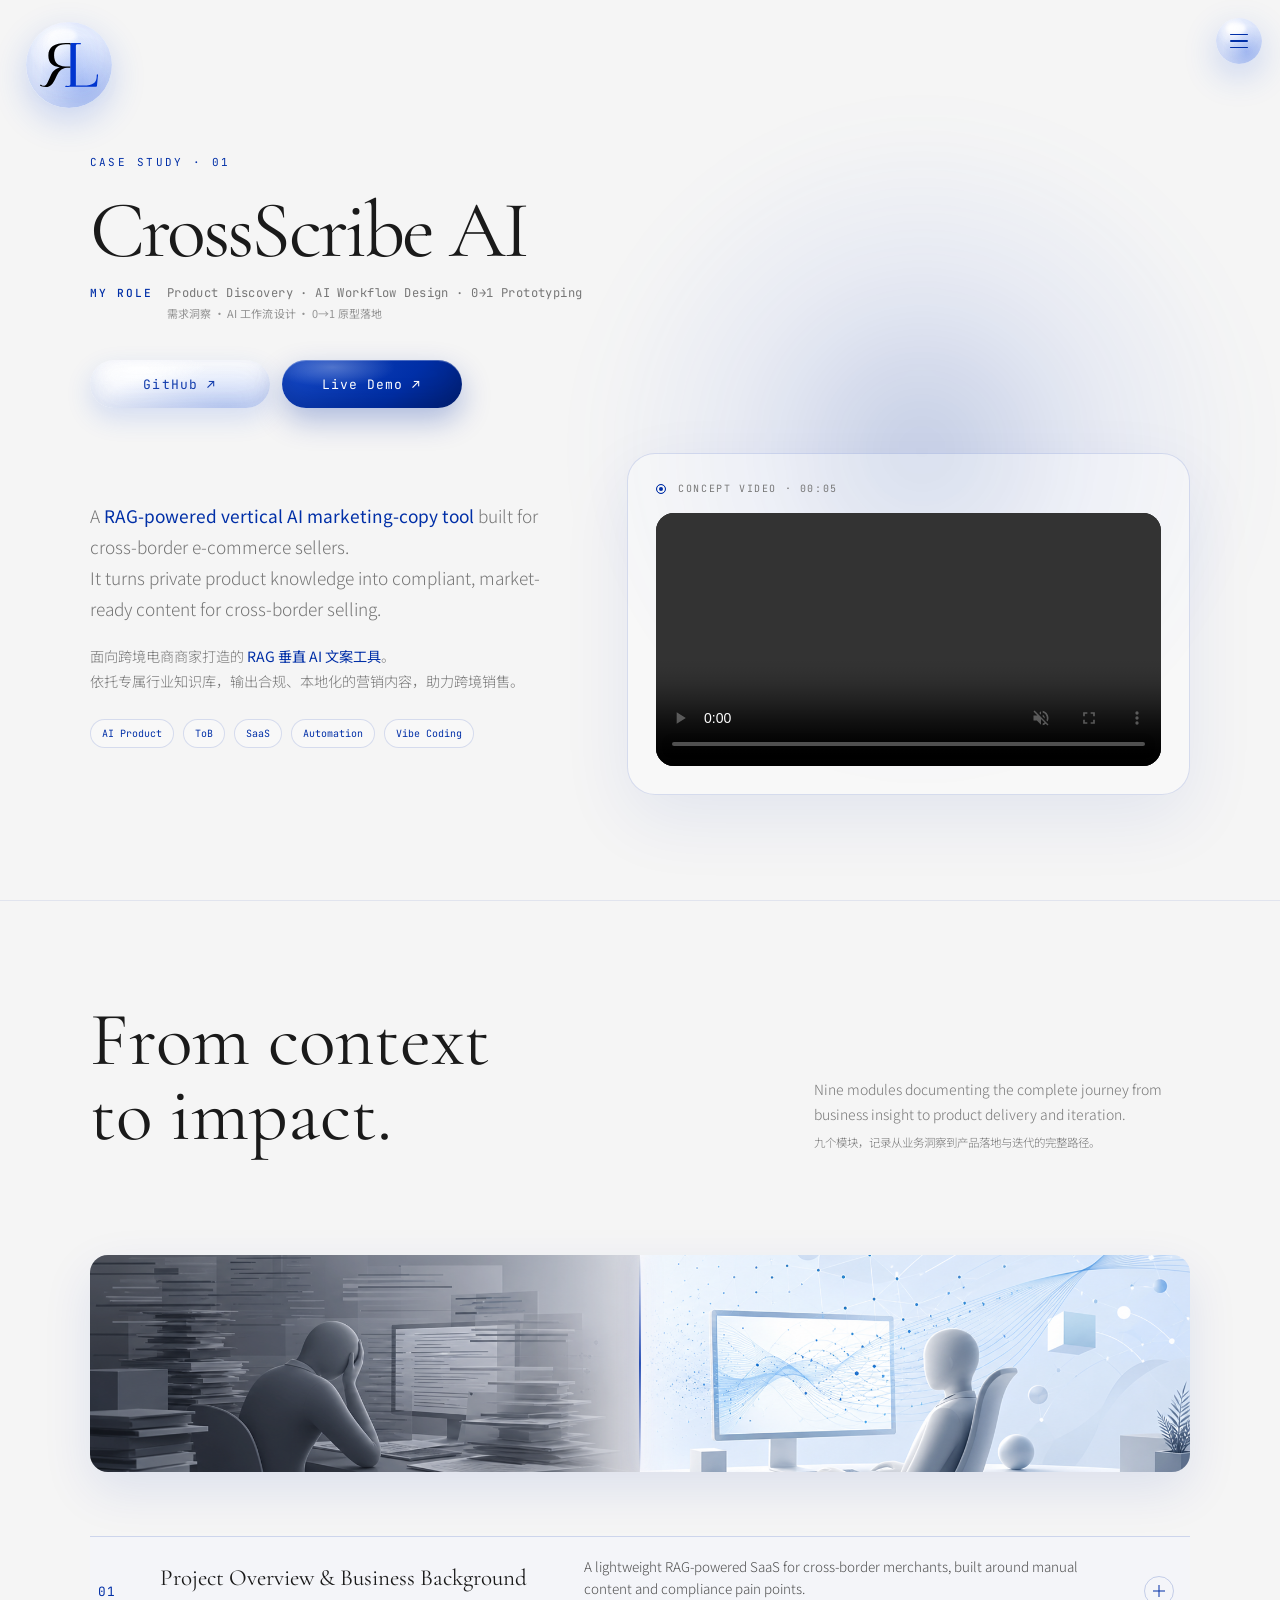
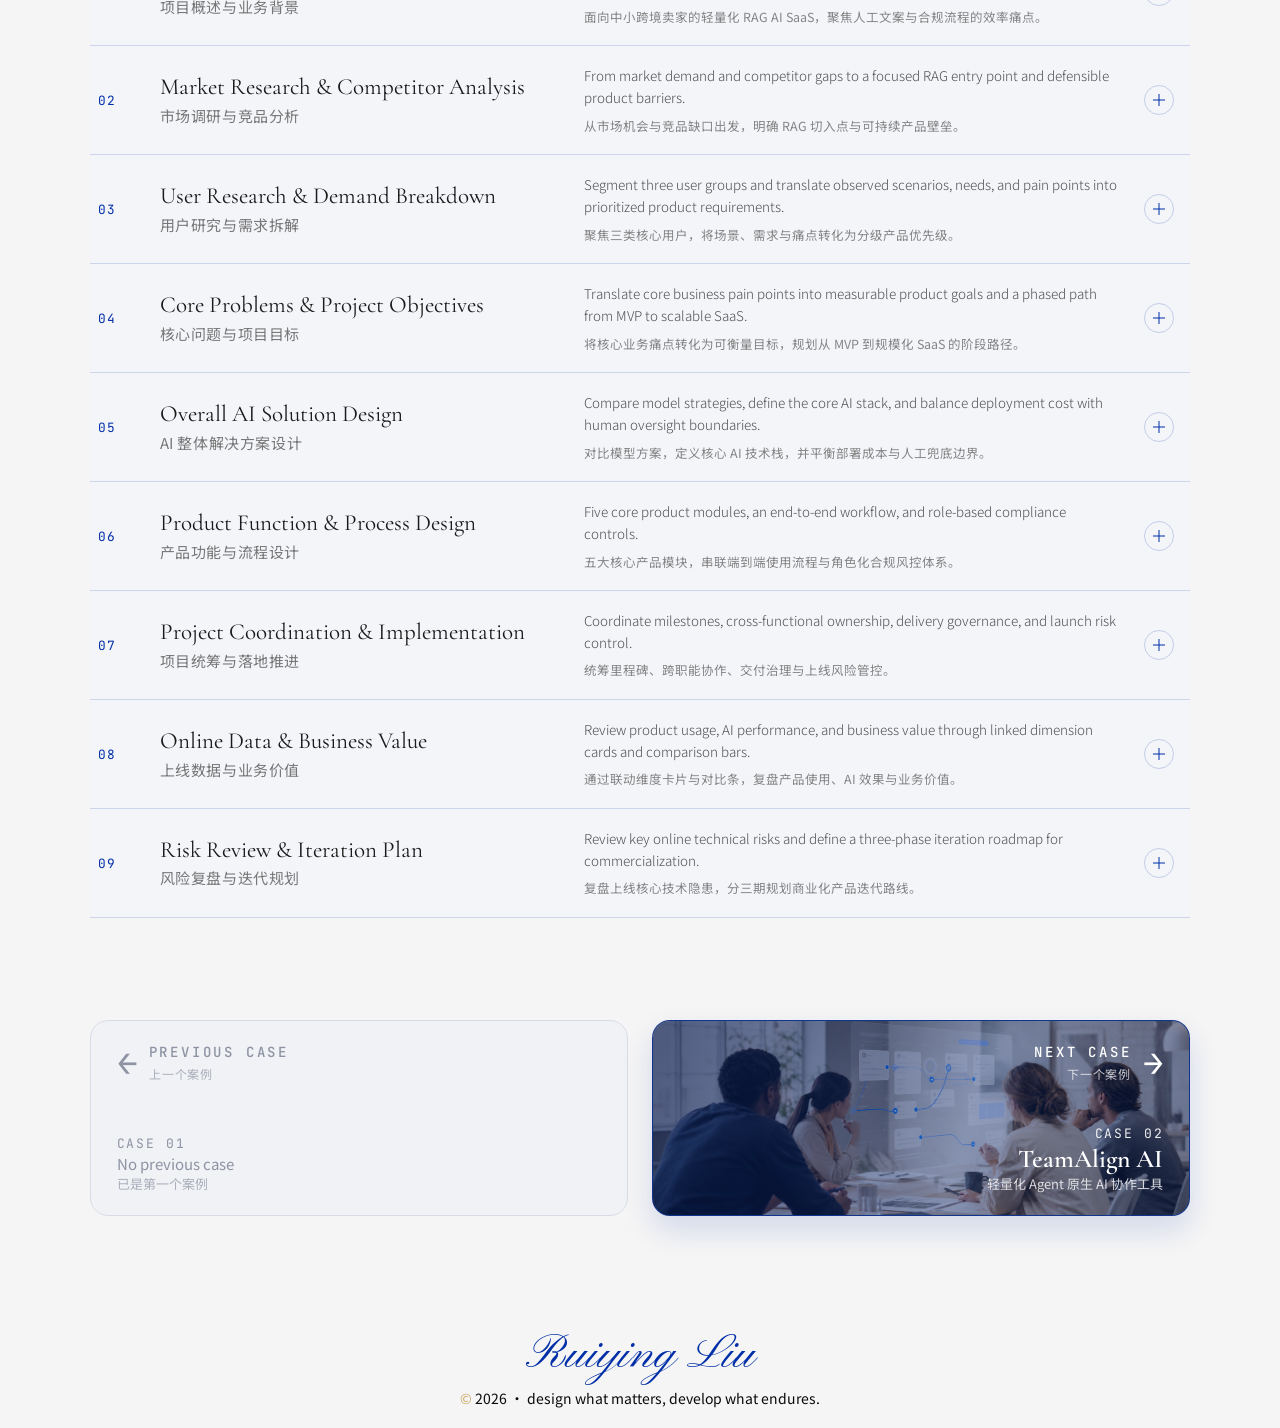
==== commit ebfb0c0b: "fix: strengthen fixed control backgrounds" ====
--- a/crossscribe.html
+++ b/crossscribe.html
@@ -27,7 +27,7 @@
       href="https://fonts.googleapis.com/css2?family=Caveat:wght@400;500;600&family=Cormorant+Garamond:wght@400;500;600&family=JetBrains+Mono:wght@300;400;500&family=Noto+Sans+SC:wght@300;400;500&family=Pinyon+Script&display=swap"
       rel="stylesheet"
     />
-    <link rel="stylesheet" href="./assets/crossscribe/crossscribe.css?v=20260907-case-icon-balance" />
+    <link rel="stylesheet" href="./assets/crossscribe/crossscribe.css?v=20260909-control-shell" />
     <script src="./assets/case-study.js?v=20260907-shared-navigation" defer></script>
   </head>
   <body>
--- a/assets/crossscribe/crossscribe.css
+++ b/assets/crossscribe/crossscribe.css
@@ -1,4 +1,4 @@
-@import url("../case-study.css?v=20260907-case-icon-balance");
+@import url("../case-study.css?v=20260909-control-shell");
 
 .accordion-list {
   border-top: 1px solid rgba(0, 47, 167, 0.16);
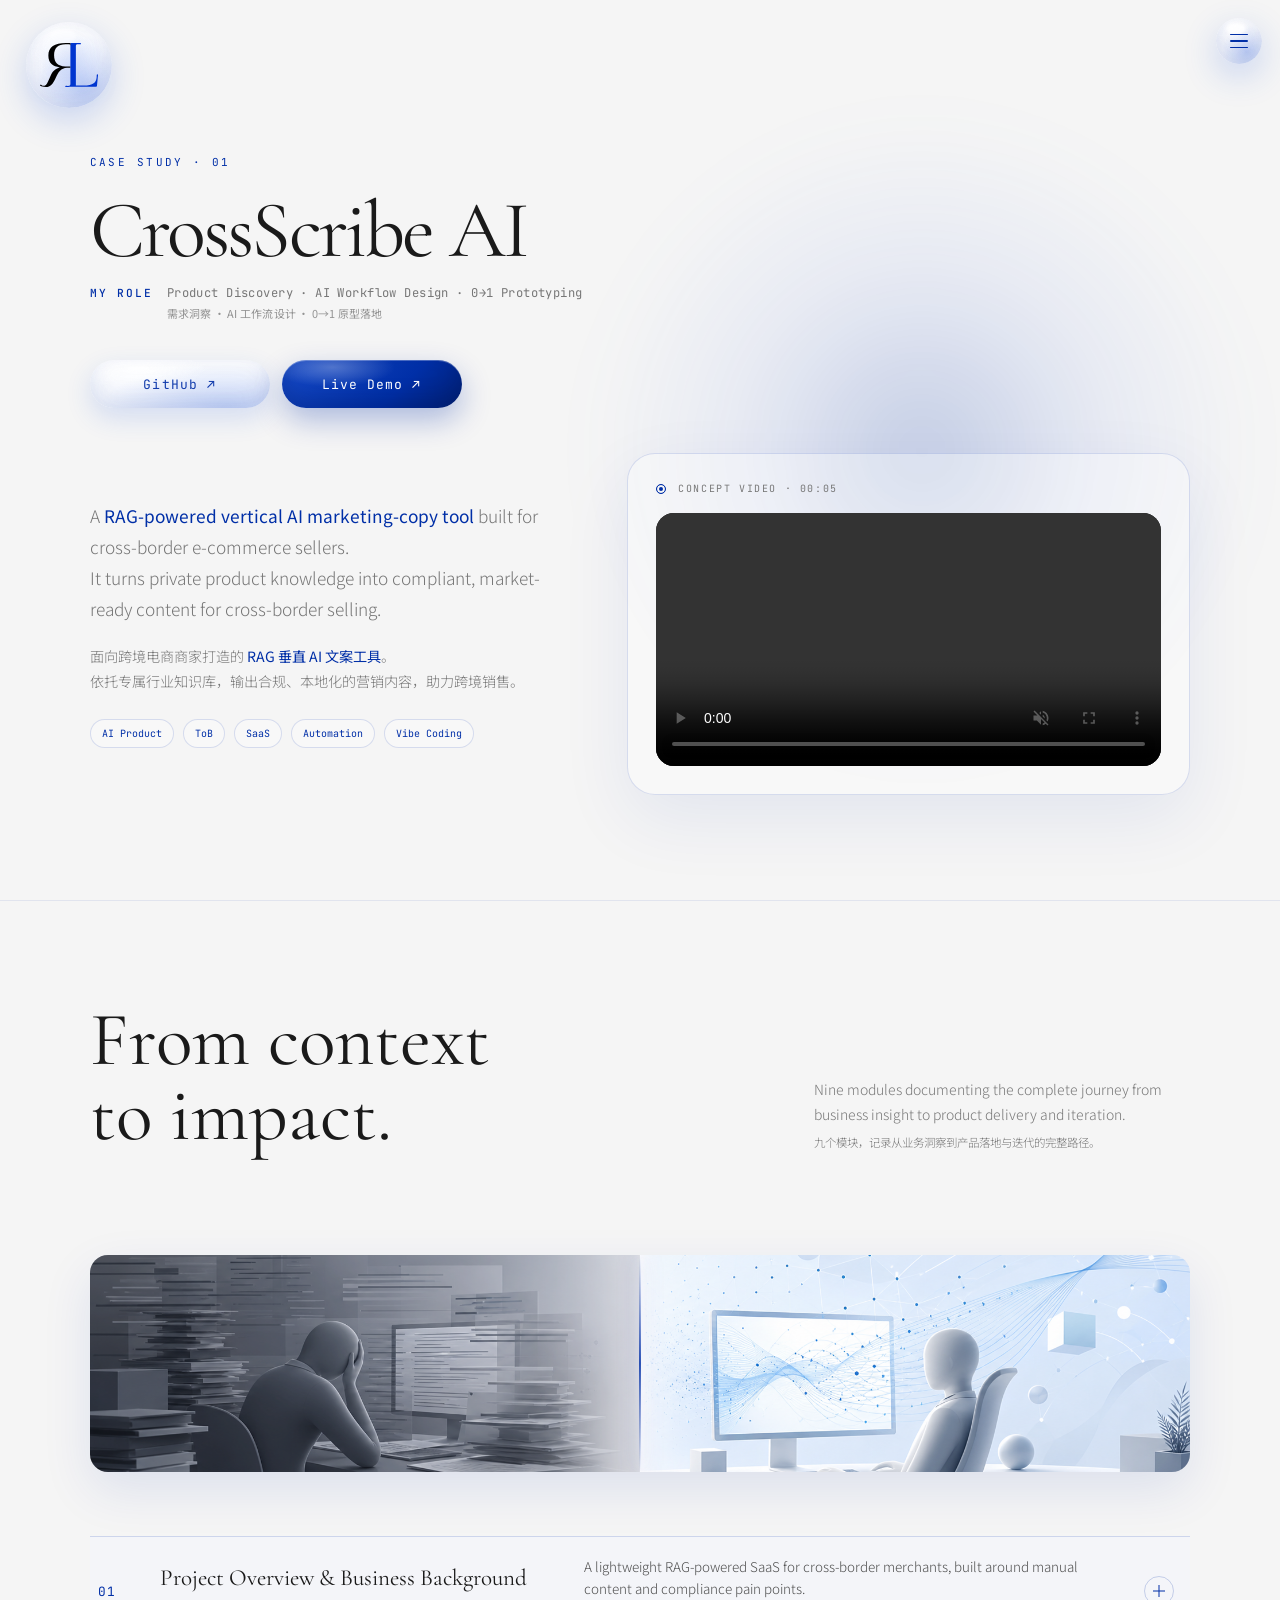
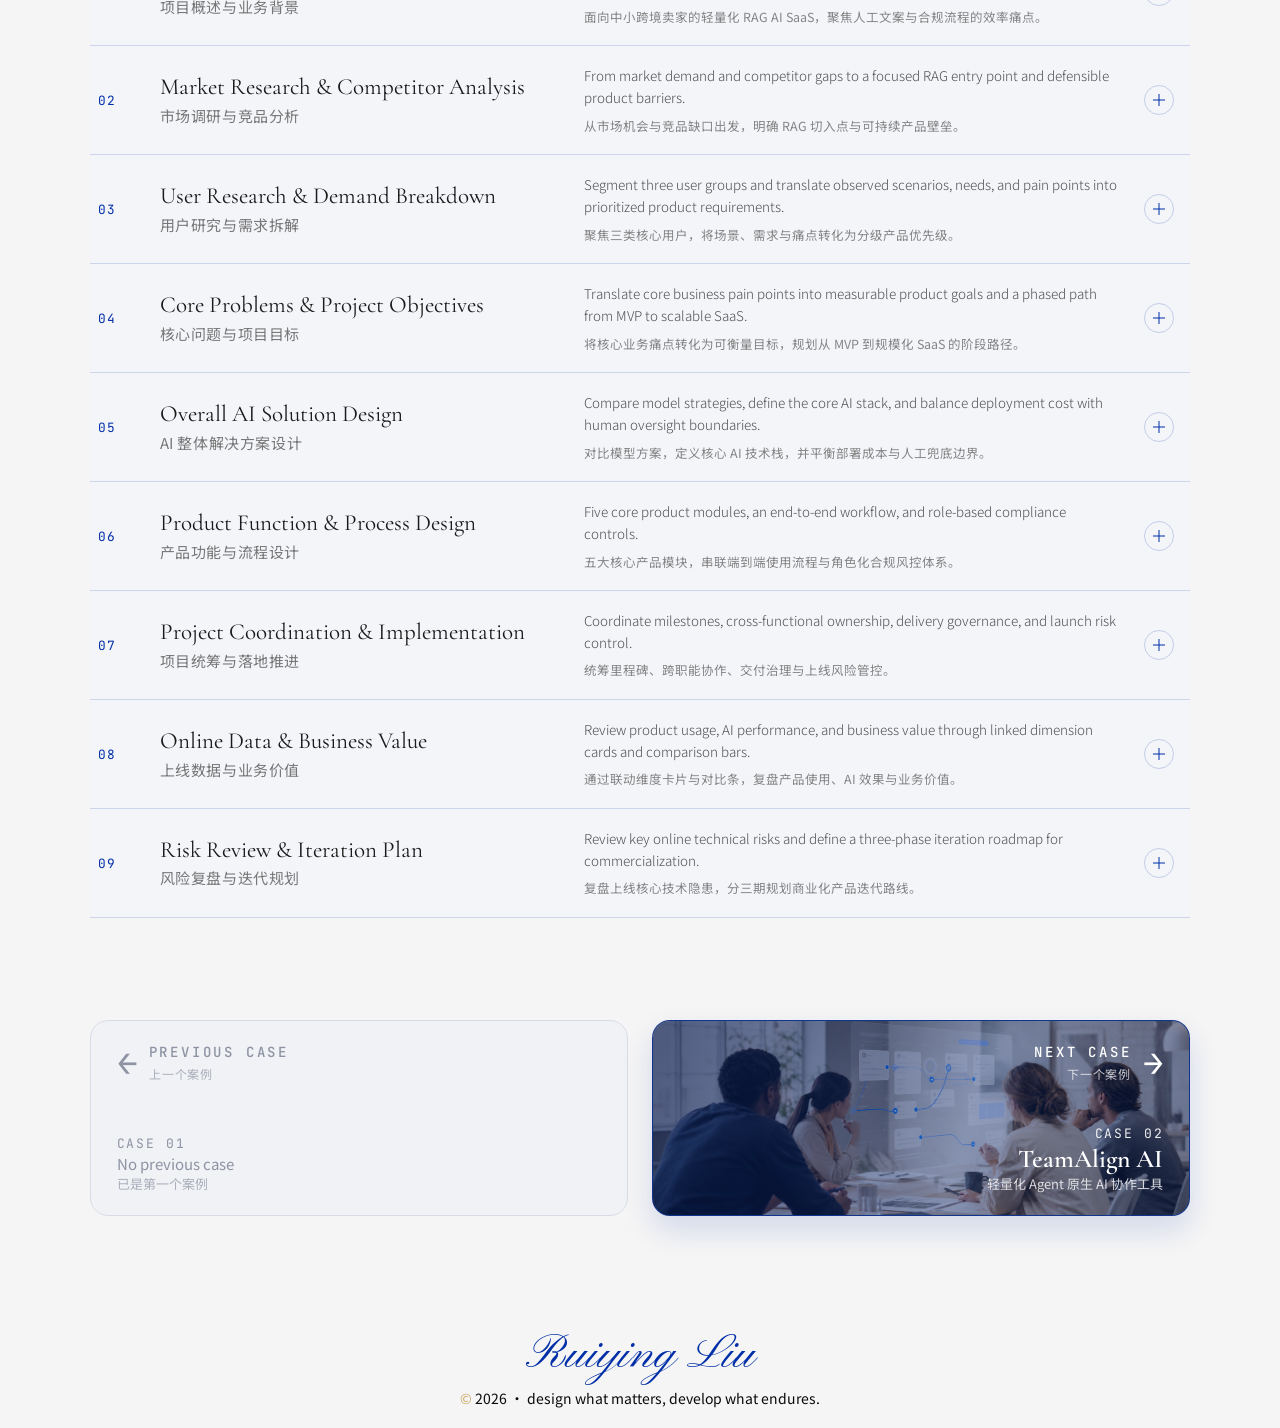
==== commit 85fc1cf7: "fix: restore original fixed control styling" ====
--- a/crossscribe.html
+++ b/crossscribe.html
@@ -27,7 +27,7 @@
       href="https://fonts.googleapis.com/css2?family=Caveat:wght@400;500;600&family=Cormorant+Garamond:wght@400;500;600&family=JetBrains+Mono:wght@300;400;500&family=Noto+Sans+SC:wght@300;400;500&family=Pinyon+Script&display=swap"
       rel="stylesheet"
     />
-    <link rel="stylesheet" href="./assets/crossscribe/crossscribe.css?v=20260909-control-shell" />
+    <link rel="stylesheet" href="./assets/crossscribe/crossscribe.css?v=20260909-original-controls" />
     <script src="./assets/case-study.js?v=20260907-shared-navigation" defer></script>
   </head>
   <body>
--- a/assets/crossscribe/crossscribe.css
+++ b/assets/crossscribe/crossscribe.css
@@ -1,4 +1,4 @@
-@import url("../case-study.css?v=20260909-control-shell");
+@import url("../case-study.css?v=20260909-original-controls");
 
 .accordion-list {
   border-top: 1px solid rgba(0, 47, 167, 0.16);
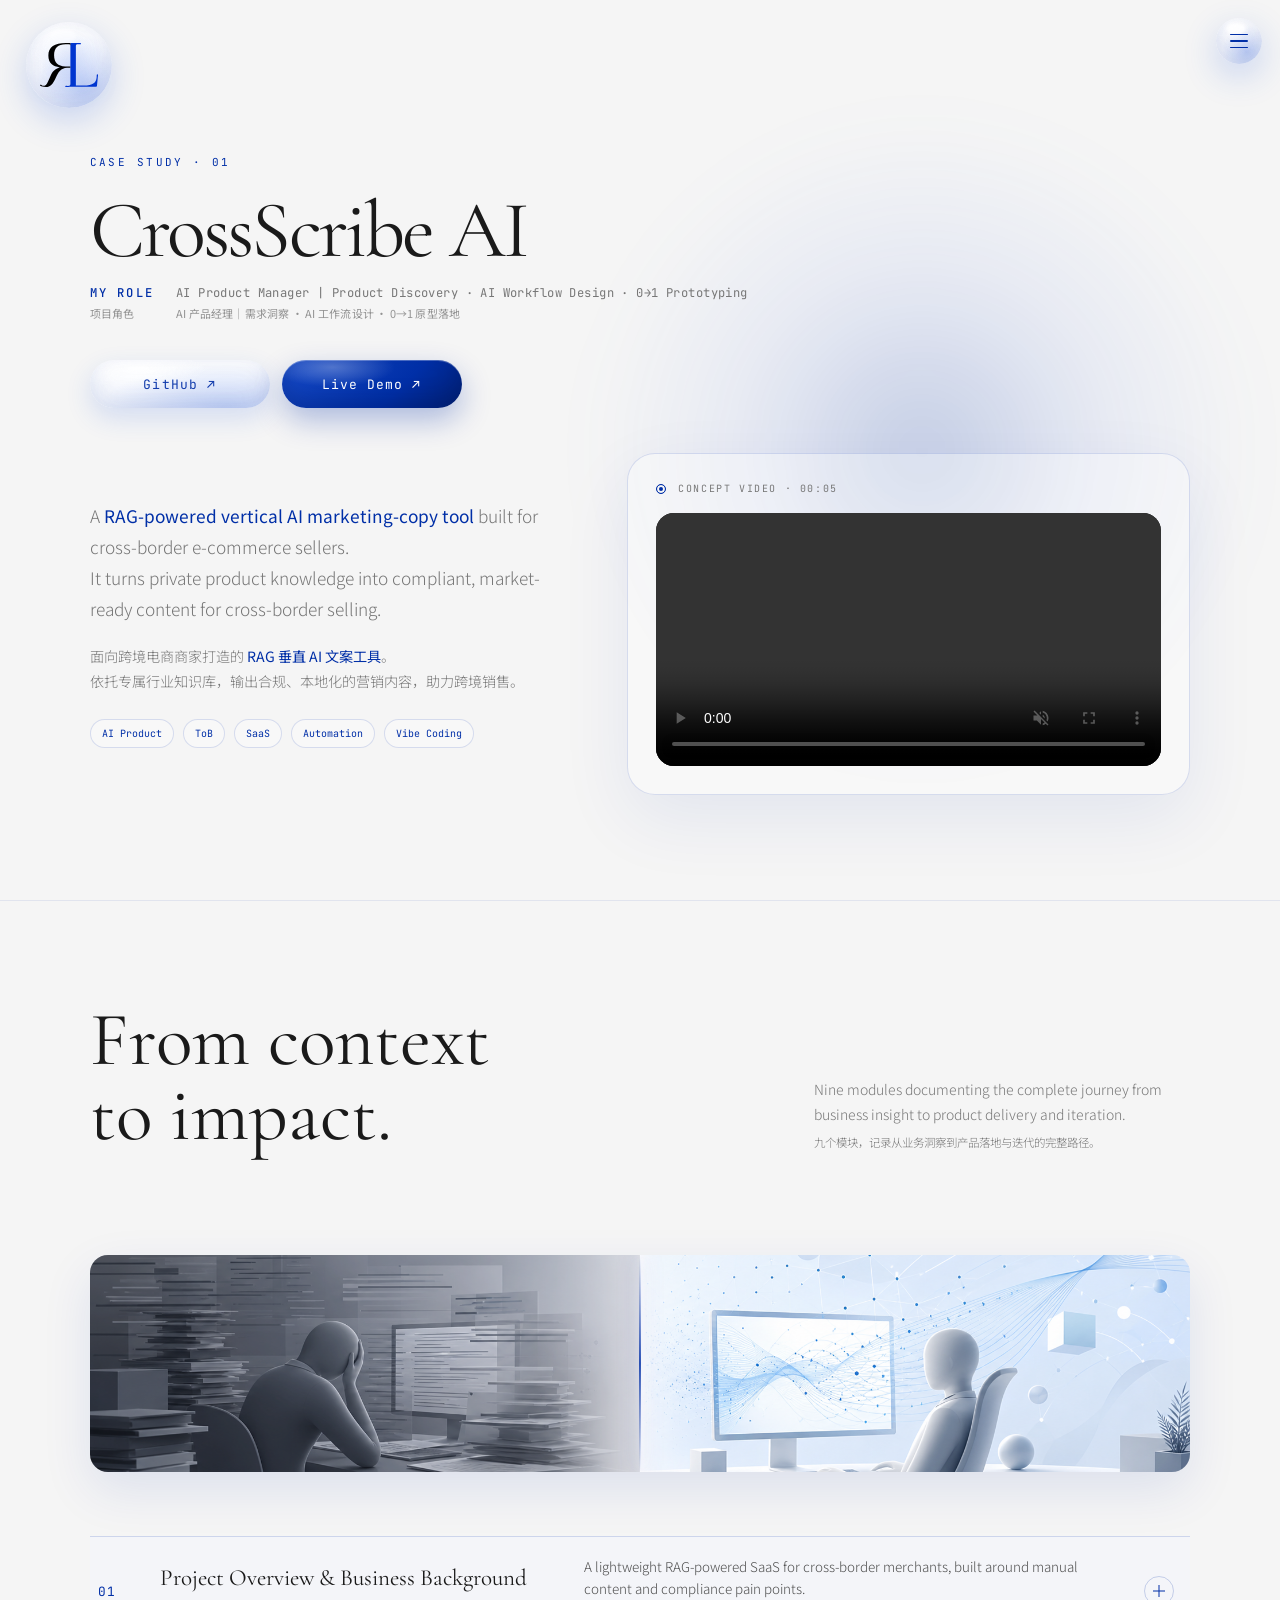
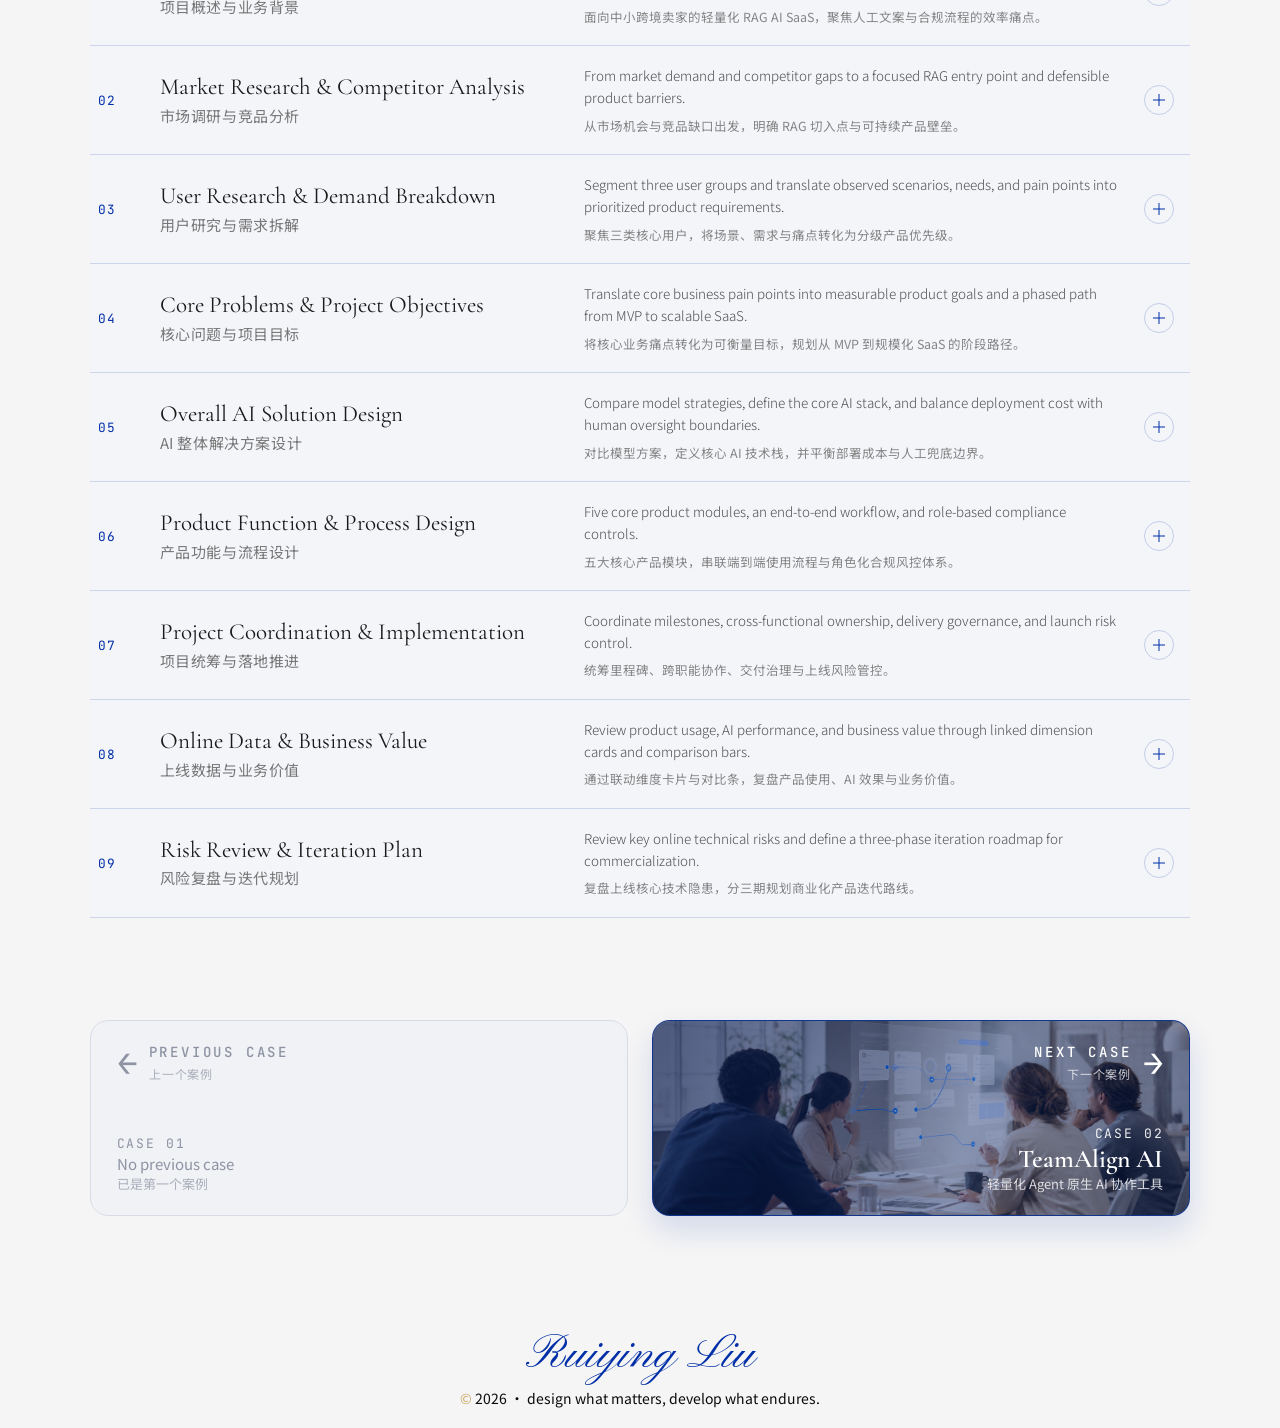
==== commit c1075a40: "feat: refine bilingual project roles" ====
--- a/crossscribe.html
+++ b/crossscribe.html
@@ -27,7 +27,7 @@
       href="https://fonts.googleapis.com/css2?family=Caveat:wght@400;500;600&family=Cormorant+Garamond:wght@400;500;600&family=JetBrains+Mono:wght@300;400;500&family=Noto+Sans+SC:wght@300;400;500&family=Pinyon+Script&display=swap"
       rel="stylesheet"
     />
-    <link rel="stylesheet" href="./assets/crossscribe/crossscribe.css?v=20260909-original-controls" />
+    <link rel="stylesheet" href="./assets/crossscribe/crossscribe.css?v=20260909-controls-parity" />
     <script src="./assets/case-study.js?v=20260907-shared-navigation" defer></script>
   </head>
   <body>
@@ -58,7 +58,7 @@
           <h1>
             CrossScribe AI
           </h1>
-          <p class="hero-role"><b>MY ROLE</b><span>Product Discovery · AI Workflow Design · 0→1 Prototyping<small>需求洞察 · AI 工作流设计 · 0→1 原型落地</small></span></p>
+          <p class="hero-role"><b>MY ROLE</b><span>AI Product Manager | Product Discovery · AI Workflow Design · 0→1 Prototyping</span><small>项目角色</small><small>AI 产品经理｜需求洞察 · AI 工作流设计 · 0→1 原型落地</small></p>
           <div class="hero-actions" aria-label="Project links">
             <a
               class="hero-action"
@@ -3271,7 +3271,7 @@
       <span aria-hidden="true">↑</span>
     </button>
     <script src="./assets/live-reload.js" defer></script>
-    <script src="./assets/fluid-cursor.js" defer></script>
+    <script src="./assets/fluid-cursor.js?v=20260909-safari-layer-boundary" defer></script>
     <script src="./assets/crossscribe/crossscribe.js" defer></script>
   </body>
 </html>
--- a/assets/crossscribe/crossscribe.css
+++ b/assets/crossscribe/crossscribe.css
@@ -1,4 +1,4 @@
-@import url("../case-study.css?v=20260909-original-controls");
+@import url("../case-study.css?v=20260909-safari-layer-boundary");
 
 .accordion-list {
   border-top: 1px solid rgba(0, 47, 167, 0.16);
